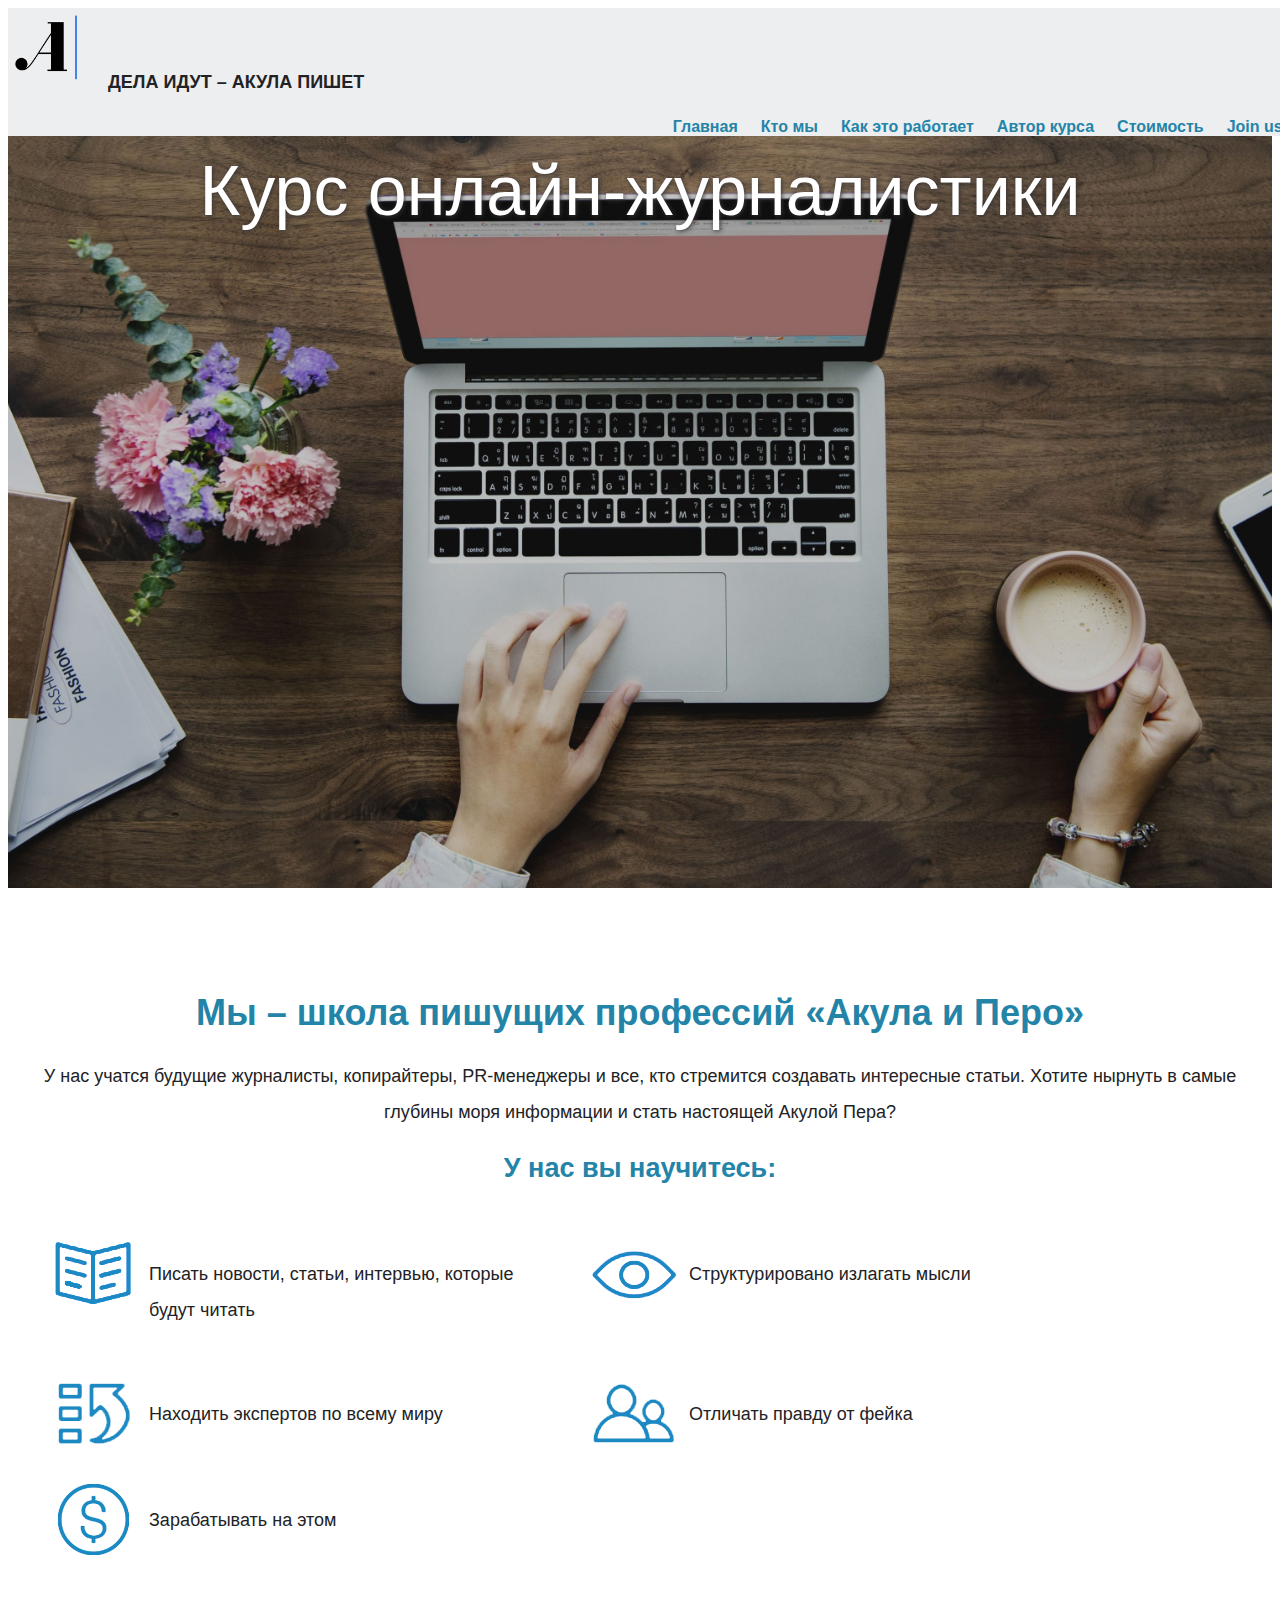
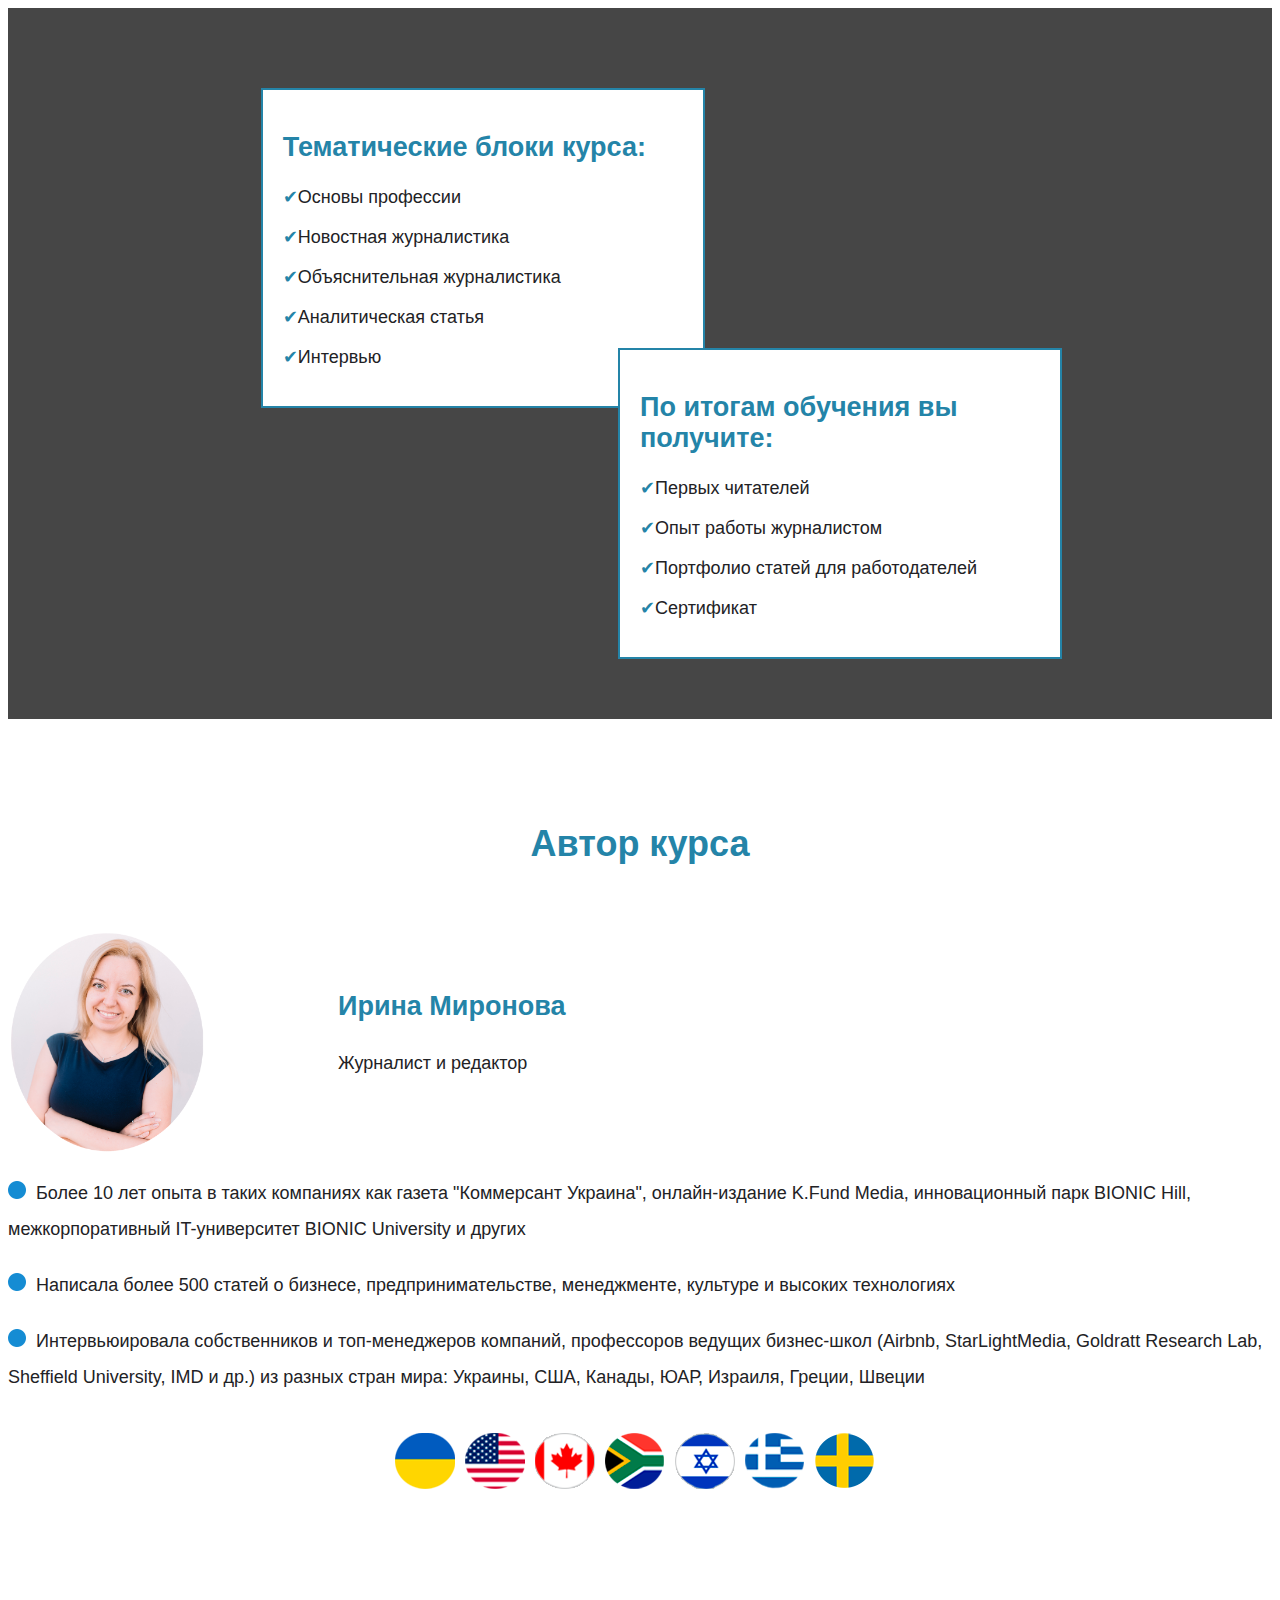
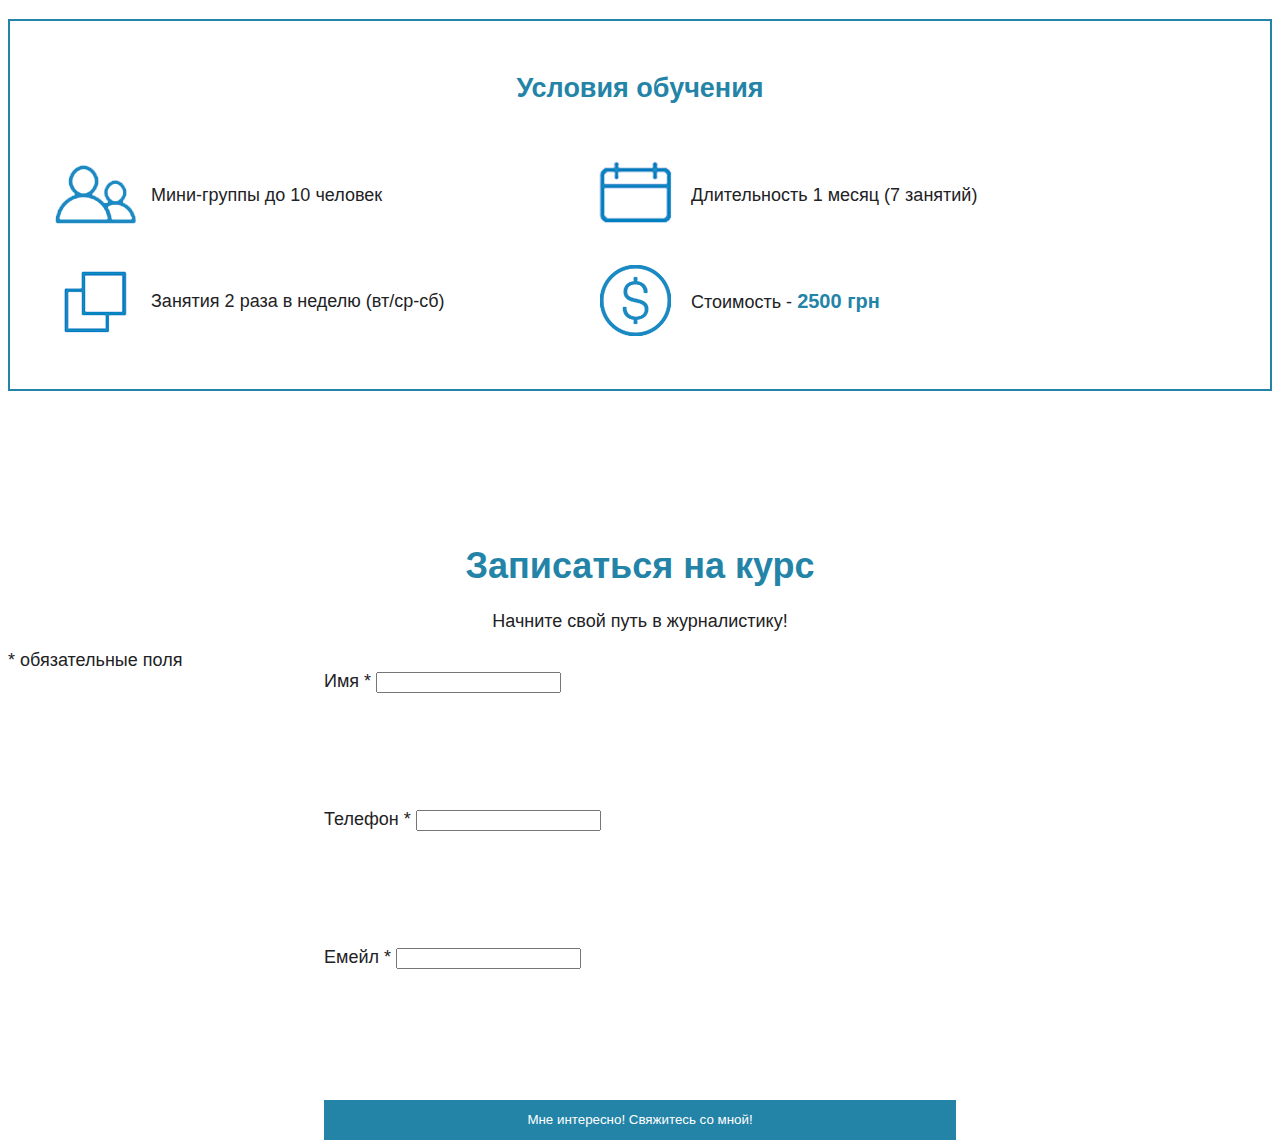
==== index.html @ dcbaa09a "hight section5" ====
<!DOCTYPE html>
<html>
<head>
	<meta charset="UTF-8">
	<title>Akulaipero</title>
	<meta name="viwport" content="width=device-width">
	<link rel="stylesheet" href="https://stackpath.bootstrapcdn.com/bootstrap/4.1.3/css/bootstrap.min.css" integrity="sha384-MCw98/SFnGE8fJT3GXwEOngsV7Zt27NXFoaoApmYm81iuXoPkFOJwJ8ERdknLPMO" crossorigin="anonymous">
	<link href="//cdn-images.mailchimp.com/embedcode/classic-10_7.css" rel="stylesheet" type="text/css">
	<link rel="stylesheet" href="css/main.css">
</head>
<body data-spy="scroll" data-target="nav" data-offset="80">
	<header class="header">
		<div class="container">
			<div class="row no-gutters">
				<div class="col-xl-5 col-lg-4 col-md-8 col-sm-8">
					<a href="" class="header__logo">
						<img src="img/logo.jpg" alt="Akulaipero" height="80">
					</a>
					<span class="header__motto">
						Дела идут – акула пишет
					</span>
				</div>
				<div class="col-md-4 col-sm-4 mobil_nav">
					<span class="mobil_nav__button" onclick="openNav()">&#9776</span>
					<div id="mobNav" class="overlay">
  						<a href="javascript:void(0)" class="closebtn" onclick="closeNav()">&times;
  						</a>					
						<div class="overlay-content">
								<a href="#section1" onclick="closeNav()">Главная</a>
								<a href="#section2" onclick="closeNav()" >Кто мы</a>
								<a href="#section3" onclick="closeNav()" >Как это работает</a>
								<a href="#section41" onclick="closeNav()" >Автор курса</a>
								<a href="#section42" onclick="closeNav()" >Стоимость</a>
								<a href="#section5" onclick="closeNav()" >Join us!</a>
						</div>
					</div>
				</div>
				<div class="col-xl-7 col-lg-8 none">
					<nav class="nav">
						<ul class="nav__menu">
							<li class="nav__menu__item">
							<li class="nav__menu__item">
								<a href="#section1">Главная</a>
							</li>
							<li class="nav__menu__item">
								<a href="#section2">Кто мы</a>
							</li>
							<li class="nav__menu__item">
								<a href="#section3">Как это работает</a>
							</li>
							<li class="nav__menu__item">
								<a href="#section41">Автор курса</a>
							</li>
							<li class="nav__menu__item">
								<a href="#section42">Стоимость</a>
							</li>
							<li class="nav__menu__item">
								<a href="#section5">Join us!</a>
							</li>
						</ul>
					</nav>
				</div>
			</div>
		</div>
	</header>
	<section id="section1">
		<div class="container">
			<p class="main">Курс онлайн-журналистики</p>
		</div>
	</section>
	<section id="section2">
		<div class="container">
			<div class="flexcontainer">
				<div class="box5">
					<h1> Мы – школа пишущих профессий «Акула и Перо» </h1>
					<p> У нас учатся будущие журналисты, копирайтеры, PR-менеджеры и все, кто стремится создавать интересные статьи. Хотите нырнуть в самые глубины моря информации и стать настоящей Акулой Пера?</p>
					<h2> У нас вы научитесь:</h2>
				</div>
				<div class="box">
					<img src="img/icon1.png">
					<p>Писать новости, статьи, интервью, которые будут читать</p>
				</div>
				<div class="box">
					<img src="img/icon2.png">
					<p>Структурировано излагать мысли</p>
				</div>
				<div class="box">
					<img src="img/icon3.png">
					<p>Находить экспертов по всему миру</p>
				</div>
				<div class="box">
					<img src="img/icon4.png">
					<p>Отличать правду от фейка</p>
				</div>
				<div class="box">
					<img src="img/icon5.png">
					<p>Зарабатывать на этом</p>
				</div>
			</div>
		</div>
	</section>

	<section id="section3">
		<div class="container">
			<div class="table1">
				<ul>
					<h2>Тематические блоки курса:</h2>
						<li><p>Основы профессии</p></li>
						<li><p>Новостная журналистика</p></li>
						<li><p>Объяснительная журналистика</p></li>
						<li><p>Аналитическая статья</p></li>
						<li><p>Интервью</p></li>
				</ul>

			</div>

			<div class="table2">
				<ul>
					<h2>По итогам обучения вы получите:</h2>
						<li><p>Первых читателей</p></li>
						<li><p>Опыт работы журналистом</p></li>
						<li><p>Портфолио статей для работодателей</p></li>
						<li><p>Сертификат</p></li>
				</ul>
			</div>
		
		</div>
	</section>

	
	<section id="section41">
		<div class="container">
			<div class="flexcontainer">

					<div class="box5">
						<h1>Автор курса</h1>
					</div>
			
					<div class="box_autor">
						<img id="autor" src="img/autor.png">
					</div>
		
					<div class="box2">
						<h2>Ирина Миронова</h2>
						<p> Журналист и редактор</p>
					</div>

					<div class="box5">
						<ul>
							<li><p class="bullet">Более 10 лет опыта в таких компаниях как газета "Коммерсант Украина", онлайн-издание K.Fund Media, инновационный парк BIONIC Hill, межкорпоративный IT-университет BIONIC University и других</p></li>

							<li><p class="bullet">Написала более 500 статей о бизнесе, предпринимательстве, менеджменте, культуре и высоких технологияx</p></li>

							<li><p class="bullet">Интервьюировала собственников и топ-менеджеров компаний, профессоров ведущих бизнес-школ (Airbnb, StarLightMedia, Goldratt Research Lab, Sheffield University, IMD и др.) из разных стран мира: Украины, США, Канады, ЮАР, Израиля, Греции, Швеции</p></li>
						</ul>

					</div>

					<div class="box_flag">
						<img src="img/1ua.png"><img src="img/2usa.png"><img src="img/3canada.png"><img src="img/4uar.png"><img src="img/5israel.png"><img src="img/6greeсe.png"><img src="img/7sweden.png">
					</div>
			
			</div>
		</div>
	</section>
	

	<section id="section42">
		<div class="container">
			<h2> Условия обучения</h2>
				<div class="flexcontainer">
					<div class="box">
						<img src="img/icon4.png">
						<p>Мини-группы до 10 человек</p>
					</div>

					<div class="box">
						<img src="img/icon6.png">
						<p>Длительность 1 месяц (7 занятий)</p>
					</div>

					<div class="box">
						<img src="img/icon7.png">
						<p>Занятия 2 раза в неделю (вт/cp-сб)</p>
					</div>

					<div class="box">
						<img src="img/icon5.png">
						<p>Стоимость - <span id="price">2500 грн</span></p>
					</div>

				</div>
		</div>
	</section>

	<footer id="section5">
		<div id="mc_embed_signup">
			<form action="https://facebook.us19.list-manage.com/subscribe/post?u=a4d120e9fcac5d6c8dedc6ecd&amp;id=50ac818041" method="post" id="mc-embedded-subscribe-form" name="mc-embedded-subscribe-form" class="validate" target="_blank" novalidate>
				<div id="mc_embed_signup_scroll">
					<h1>Записаться на курс</h1>
					<p>Начните свой путь в журналистику!</p>
					<div class="indicates-required">
						<span class="asterisk">*</span> обязательные поля
					</div>
					<div class="mc-field-group">
						<label for="mce-FNAME">Имя
						  	<span class="asterisk">*</span>
						</label>
						<input type="text" value="" name="FNAME" class="required" id="mce-FNAME">
					</div>
					<div class="mc-field-group">
						<label for="mce-PHONE">Телефон 
							<span class="asterisk">*</span>
						</label>
						<input type="text" name="PHONE" class="required" value="" id="mce-PHONE">
					</div>
					<div class="mc-field-group">
						<label for="mce-EMAIL">Емейл
							<span class="asterisk">*</span>
						</label>
						<input type="email" value="" name="EMAIL" class="required email" id="mce-EMAIL">
					</div>
					<div id="mce-responses" class="clear">
						<div class="response" id="mce-error-response" style="display:none"></div>
						<div class="response" id="mce-success-response" style="display:none"></div>
					</div>    <!-- real people should not fill this in and expect good things - do not remove this or risk form bot signups-->
				    <div style="position: absolute; left: -5000px;" aria-hidden="true"><input type="text" name="b_a4d120e9fcac5d6c8dedc6ecd_50ac818041" tabindex="-1" value="">
				    </div>
				    <div class="clear">
				    	<input type="submit" value="Мне интересно! Свяжитесь со мной!" name="subscribe" id="mc-embedded-subscribe" class="form__button button">
					</div>
				</div>
			</form>
		</div>
	</footer>


<script src="https://code.jquery.com/jquery-3.3.1.slim.min.js" integrity="sha384-q8i/X+965DzO0rT7abK41JStQIAqVgRVzpbzo5smXKp4YfRvH+8abtTE1Pi6jizo" crossorigin="anonymous"></script>
<script src="https://cdnjs.cloudflare.com/ajax/libs/popper.js/1.14.3/umd/popper.min.js" integrity="sha384-ZMP7rVo3mIykV+2+9J3UJ46jBk0WLaUAdn689aCwoqbBJiSnjAK/l8WvCWPIPm49" crossorigin="anonymous"></script>
<script src="https://stackpath.bootstrapcdn.com/bootstrap/4.1.3/js/bootstrap.min.js" integrity="sha384-ChfqqxuZUCnJSK3+MXmPNIyE6ZbWh2IMqE241rYiqJxyMiZ6OW/JmZQ5stwEULTy" crossorigin="anonymous"></script>
<script type='text/javascript' src='//s3.amazonaws.com/downloads.mailchimp.com/js/mc-validate.js'></script>
<script type="text/javascript" src="js/main.js"></script>

</body>
</html>
---- css/main.css ----
body {
  position: relative; 
  font-family: "Roboto", sans-serif;
  font-size: 18px;
  color:#222225;
}
ul, li {
  display: block;
  padding: 0;
  margin: 0;
}
a, a:hover, a:visited, a:focus {
  text-decoration: none;
}
h1, h2 {
  color: #2484a8;
}
h1 {
  /* font-size: 34px; */
  text-align: center;
}
h2 {
  /* font-size: 28px; */
}
.header {
  position: fixed;
  width: 100%;
  background-color: #edeef0;
  z-index: 2;
}
.header__motto {
  text-transform: uppercase;
  font-size: 18px;
  font-weight: bold;
  padding-left: 15px;
}
.nav {
  padding-top: 25px;
  display: flex;
  justify-content: flex-end;
}
.nav__menu {
  display: flex;
}
.nav__menu__item { 
  padding-left: 23px;  
}
.nav__menu__item a{
  display: block;
  font-weight: bold;
  font-size: 16px;
  color: #2484a8;
}
.nav__menu__item a:hover {
  -webkit-transform: scale(1.2);
  -ms-transform: scale(1.2);
  transform: scale(1.2);
}
                              /* MOB MENU*/
.mobil_nav {
  display: none;
  z-index: 3;
}
.mobil_nav__button {
  font-size: 50px;
  font-weight: 900;
  cursor:pointer;
}
.overlay {
  height: 0%;
  width: 100%;
  position: fixed;
  z-index: 3;
  top: 0;
  left: 0;
  background-color: rgba(36,132,168, 1);
  overflow-y: hidden;
  transition: 0.5s;
}
.overlay-content {
  position: relative;
  top: 25%;
  width: 100%;
  text-align: center;
  margin-top: 30px;
}
.overlay a {
  padding: 8px;
  text-decoration: none;
  font-size: 50px;
  color: #fff;
  display: block;
  transition: 0.3s;
}
.overlay a:hover, .overlay a:focus {
  color: #000;
}
.overlay .closebtn {
  position: absolute;
  top: 20px;
  right: 45px;
  font-size: 60px;
}
@media screen and (max-height: 450px) {
  .overlay {overflow-y: auto;}
  .overlay a {font-size: 20px}
  .overlay .closebtn {
    font-size: 40px;
    top: 15px;
    right: 35px;
  }
}                          
                                  /* End of the MOB MENU*/

#section2 {padding-top:80px;}
#section3 {padding-top:80px;}
#section41 {padding-top:80px;}
#section42 {padding-top:80px; padding-bottom: 50px;}
#section5 {padding-top:80px; height:600px;}

#section1 {
  background-image: url("../img/fon.jpg");
	background-size: cover;
	background-repeat: no-repeat; 
	background-attachment: fixed;
	background-position: center center;
  background-color:#464646;
  padding-top:80px; 
  height:800px;
  color: #fff;
}
.main {
  text-align: center;
  margin-top: 5%;
  color: #fff;
  /* font-size: 4rem; */
  font-size: 70px;
  text-shadow: 1px 1px 5px #363434;
}
.flexcontainer {
	display: flex;
	flex-direction: row;
	flex-wrap: wrap;
  max-width: 1400px;
  margin-bottom: 50px;
}
.box, .box2, .box_autor, .box5 {
  height: auto;
}
.box {
  width: 500px;
  margin-top: 30px;
  margin-left: 40px;
  transition:all 0.3s ease;
}
.box2 {
  margin-top: 80px;
  margin-left: 120px;
}
.box_autor {
  margin-top: 30px;
  transition:all 0.3s ease;
}
.box:hover, .box_autor:hover  {
  -webkit-transform: scale(1.1);
  -ms-transform: scale(1.1);
  transform: scale(1.1);
}
.box5 {
  text-align: center;
  width: 100%;
}
.flexcontainer img {
  float: left;
  margin-right: 10px;
}
.flexcontainer p {
  margin-top:20px;  
  line-height: 36px;
}
#section3 {
  background-image: url("../img/screen3.jpg");
  background-size: cover;
  background-repeat: no-repeat;
  background-attachment: fixed;
  width: 100%;
  background-position: center center;
  background-color:#464646;
}

.table1, .table2 {
  margin: 0 auto;
  background-color: #fff;
  width: 400px;
  border: 2px solid #2484a8;
  padding: 20px;
  display: block;
}

.table1{
  margin-left:20%;
}

.table2 {
  position: relative;
  bottom: 60px;
  left: 200px;
  z-index: 1;
}

.table1 ul li p:before, .table2 ul li p:before { 
  content:"\2714"; 
  color: #2484a8;
  display: inline;
}

#autor {
  width: 200px;
  height:auto;
}

.box_flag {
  margin:0 auto;
  margin-top: 20px;
}
.box5 ul {
  text-align: left;
}

.box_flag img {
  transition:all 0.3s ease;
}

.box_flag img:hover  {
  -webkit-transform: scale(1.1);
  -ms-transform: scale(1.1);
  transform: scale(1.1);
}


p.bullet:before { 
  content: url("../img/bullet.png");
  color: #2484a8;
  margin-right: 10px;
  text-align: left;
}

#section42 h2 {
  text-align: center;
}

#section42 .container {
  border: 2px solid #2484a8;
  padding-top: 30px;
}

#price {
  color: #2484a8;
  font-size: 20px;
  font-weight: bold;

}
#section5 {
  background-image: url("../img/footer.jpg");
  background-size: cover;
  background-repeat: no-repeat; 
  background-attachment: fixed;
  background-position: center center;
}

                                  /* Form*/                                  
#mc_embed_signup {
  background: none;
}
#mc_embed_signup .mc-field-group {
  padding-bottom: 3%;
  min-height: 50px;
  width: 50%;
  height: 40px;    
  margin-left: auto;
  margin-right: auto;
  margin-bottom: 50px;
}
#mc_embed_signup_scroll p {
  text-align: center;
}
#mc_embed_signup .indicates-required {
  margin-right: 25%;
}
#mc_embed_signup .button {
  display: block;    
  margin-left: auto;
  margin-right: auto;
  margin-top: 65px;
  margin-bottom: 30px;
  width: 50%;
  background-color: #2484a8;
  color: #fff;
  border: none;
  cursor: pointer;
  height: 40px;
}
                                  /* End of the Form*/

@media only screen and (max-width: 1200px) {
  .header__motto {
    font-size: 16px;
    padding-left: 0;
  }
  .nav__menu__item {
    padding-left: 16px;
  }
}

@media only screen and (max-width: 991px) {
  .none {
    display: none;  
  }
  .mobil_nav {
    display: block;
    text-align: right;    
    padding-right: 0;
  }
  .header__motto {
    font-size: 25px;
  }
  #section1 {
    height:500px;
  }
}

@media only screen and (max-width: 767px) {

/*   #section1 {
  background-image: url("../img/fonmob.jpg");
  height:500px;
  background-attachment: scroll;
  background-size:  auto 100%;
} */

  .table1 {
  margin-left:0;
  }

  .table2 {
    position: inherit;
    display: block;
    margin-top: 30px;
    left: 0px;
  }

  .box {
    margin-left: 10px;
  }

   .box2 {
  margin-top: 10px;
  }

  .box_flag img {
    width: 30px;
    transition: none;
  }

  .box_flag img:hover  {
  -webkit-transform: none;
  -ms-transform: none;
  transform: none;
  }

  #mc_embed_signup .mc-field-group {
    width: 100%;
  }
  #mc_embed_signup .button {
    width: 100%;
  }
}
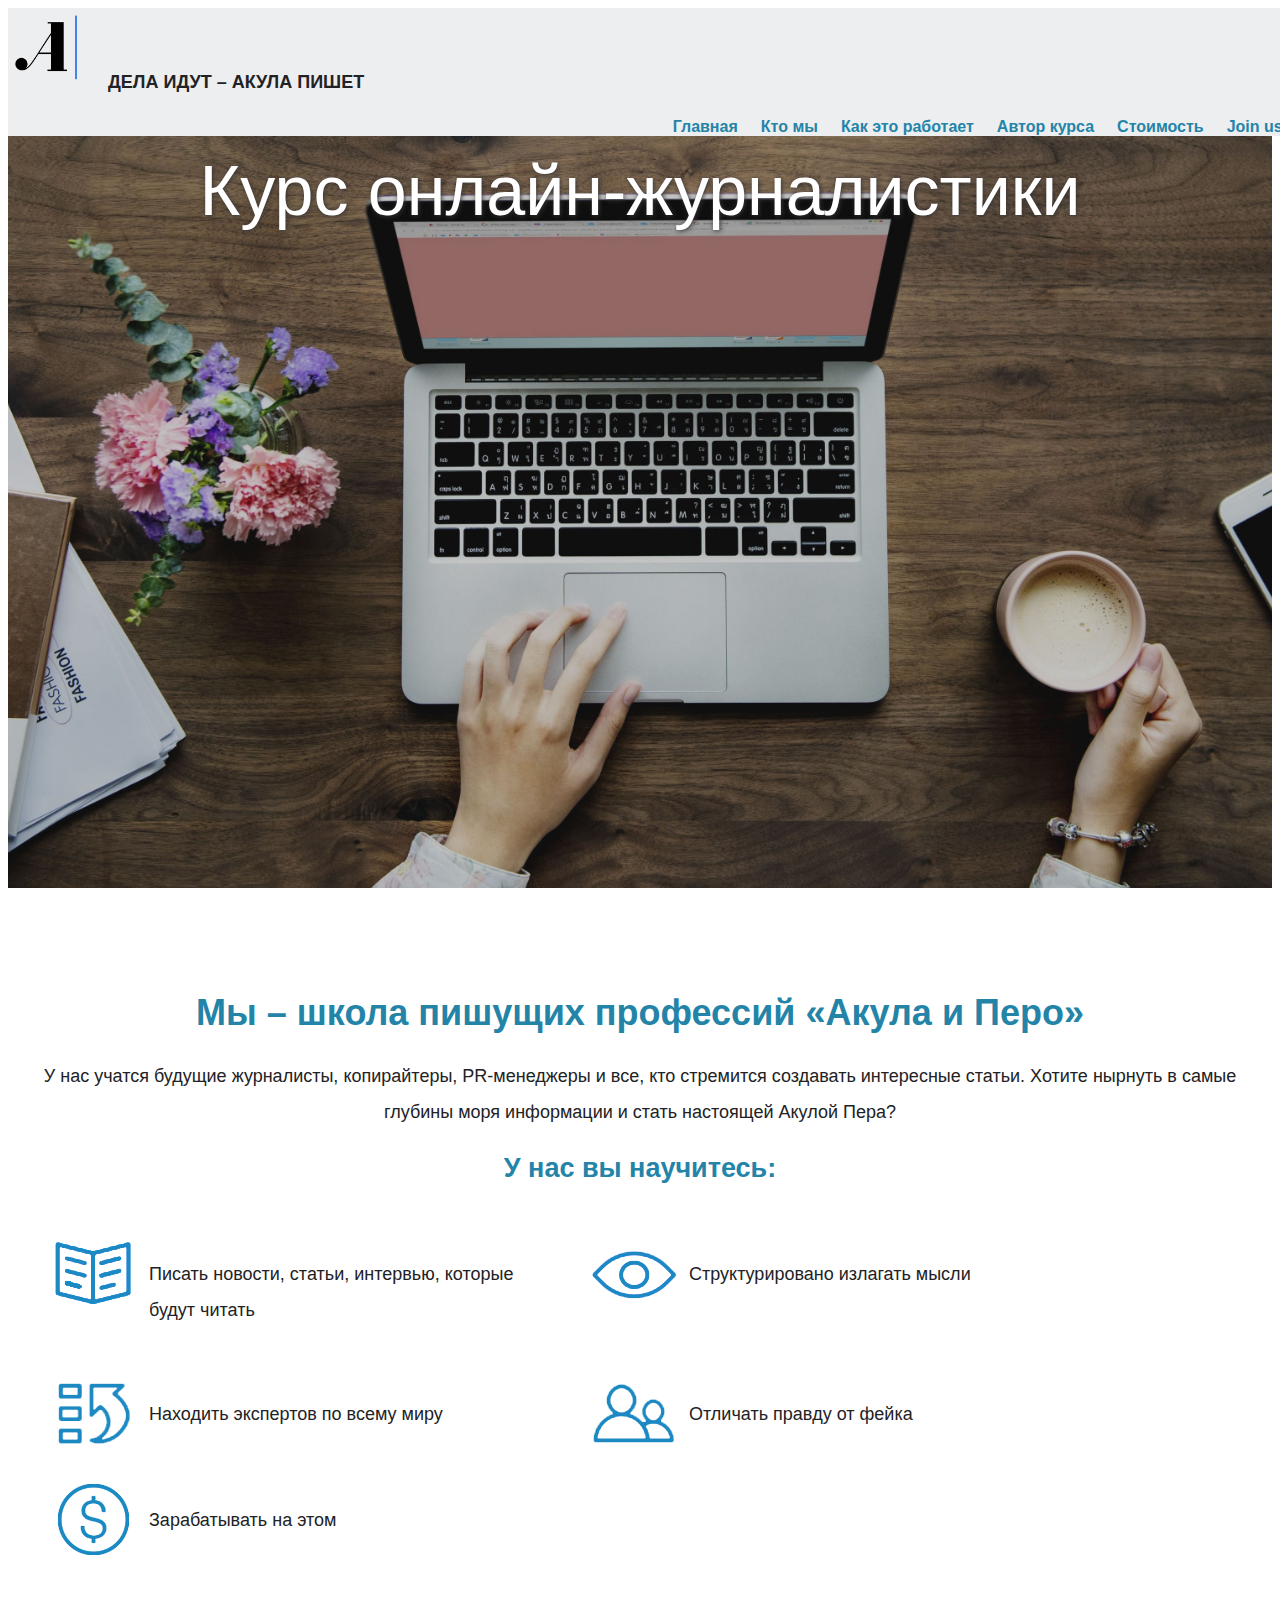
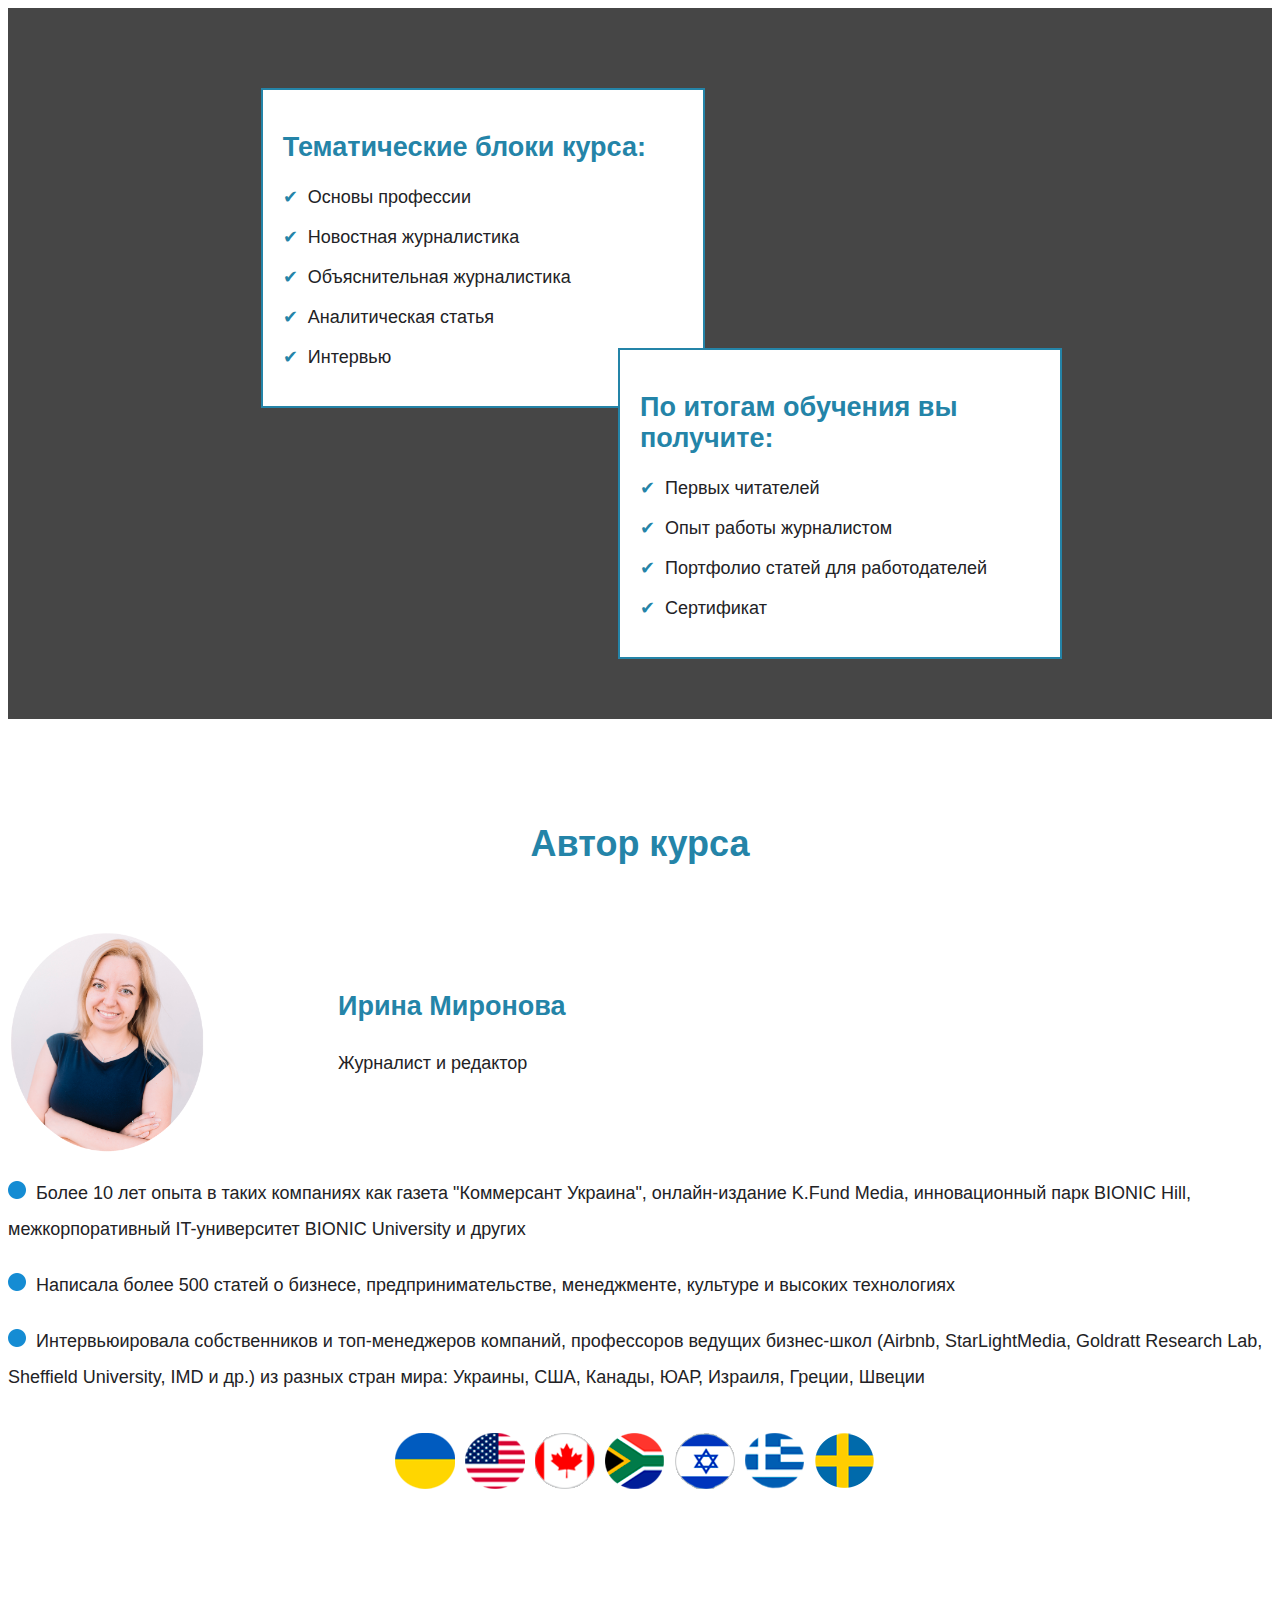
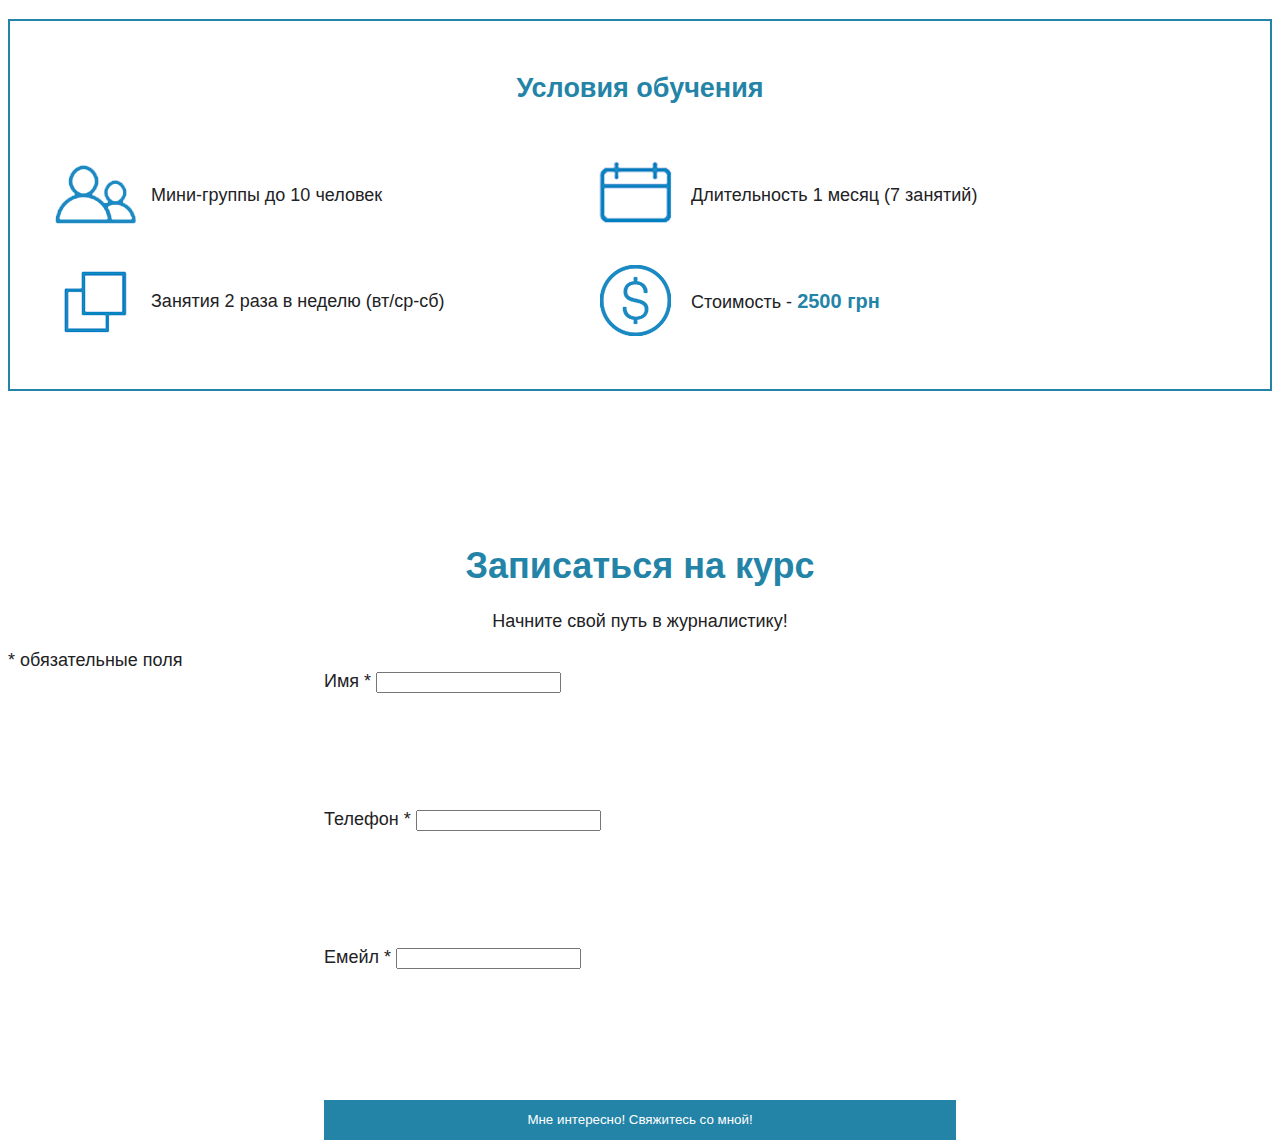
==== commit df3c6511: "mob version section1-4" ====
--- a/index.html
+++ b/index.html
@@ -131,40 +131,41 @@
 	<section id="section41">
 		<div class="container">
 			<div class="flexcontainer">
-
-					<div class="box5">
-						<h1>Автор курса</h1>
-					</div>
-			
-					<div class="box_autor">
-						<img id="autor" src="img/autor.png">
-					</div>
-		
-					<div class="box2">
-						<h2>Ирина Миронова</h2>
-						<p> Журналист и редактор</p>
-					</div>
-
-					<div class="box5">
-						<ul>
-							<li><p class="bullet">Более 10 лет опыта в таких компаниях как газета "Коммерсант Украина", онлайн-издание K.Fund Media, инновационный парк BIONIC Hill, межкорпоративный IT-университет BIONIC University и других</p></li>
-
-							<li><p class="bullet">Написала более 500 статей о бизнесе, предпринимательстве, менеджменте, культуре и высоких технологияx</p></li>
-
-							<li><p class="bullet">Интервьюировала собственников и топ-менеджеров компаний, профессоров ведущих бизнес-школ (Airbnb, StarLightMedia, Goldratt Research Lab, Sheffield University, IMD и др.) из разных стран мира: Украины, США, Канады, ЮАР, Израиля, Греции, Швеции</p></li>
-						</ul>
-
-					</div>
-
-					<div class="box_flag">
-						<img src="img/1ua.png"><img src="img/2usa.png"><img src="img/3canada.png"><img src="img/4uar.png"><img src="img/5israel.png"><img src="img/6greeсe.png"><img src="img/7sweden.png">
-					</div>
-			
-			</div>
-		</div>
-	</section>
-	
-
+				<div class="box5">
+					<h1>Автор курса</h1>
+				</div>
+				<div class="box_autor">
+					<img id="autor" src="img/autor.png">
+				</div>
+				<div class="box2">
+					<h2>Ирина Миронова</h2>
+					<p> Журналист и редактор</p>
+				</div>
+				<div class="box5">
+				<ul>
+					<li>
+						<p class="bullet">Более 10 лет опыта в таких компаниях как газета "Коммерсант Украина", онлайн-издание K.Fund Media, инновационный парк BIONIC Hill, межкорпоративный IT-университет BIONIC University и других</p>
+					</li>
+					<li>
+						<p class="bullet">Написала более 500 статей о бизнесе, предпринимательстве, менеджменте, культуре и высоких технологияx</p>
+					</li>
+					<li>
+						<p class="bullet">Интервьюировала собственников и топ-менеджеров компаний, профессоров ведущих бизнес-школ (Airbnb, StarLightMedia, Goldratt Research Lab, Sheffield University, IMD и др.) из разных стран мира: Украины, США, Канады, ЮАР, Израиля, Греции, Швеции</p>
+					</li>
+				</ul>
+				</div>
+				<div class="box_flag">
+					<img src="img/1ua.png">
+					<img src="img/2usa.png">
+					<img src="img/3canada.png">
+					<img src="img/4uar.png">
+					<img src="img/5israel.png">
+					<img src="img/6greeсe.png">
+					<img src="img/7sweden.png">
+				</div>
+			</div>
+		</div>
+	</section>
 	<section id="section42">
 		<div class="container">
 			<h2> Условия обучения</h2>
@@ -173,26 +174,21 @@
 						<img src="img/icon4.png">
 						<p>Мини-группы до 10 человек</p>
 					</div>
-
 					<div class="box">
 						<img src="img/icon6.png">
 						<p>Длительность 1 месяц (7 занятий)</p>
 					</div>
-
 					<div class="box">
 						<img src="img/icon7.png">
 						<p>Занятия 2 раза в неделю (вт/cp-сб)</p>
 					</div>
-
 					<div class="box">
 						<img src="img/icon5.png">
 						<p>Стоимость - <span id="price">2500 грн</span></p>
 					</div>
-
-				</div>
-		</div>
-	</section>
-
+				</div>
+		</div>
+	</section>
 	<footer id="section5">
 		<div id="mc_embed_signup">
 			<form action="https://facebook.us19.list-manage.com/subscribe/post?u=a4d120e9fcac5d6c8dedc6ecd&amp;id=50ac818041" method="post" id="mc-embedded-subscribe-form" name="mc-embedded-subscribe-form" class="validate" target="_blank" novalidate>
--- a/css/main.css
+++ b/css/main.css
@@ -133,7 +133,6 @@
   text-align: center;
   margin-top: 5%;
   color: #fff;
-  /* font-size: 4rem; */
   font-size: 70px;
   text-shadow: 1px 1px 5px #363434;
 }
@@ -212,6 +211,7 @@
   content:"\2714"; 
   color: #2484a8;
   display: inline;
+  padding-right: 10px;
 }
 
 #autor {
@@ -312,7 +312,7 @@
   }
 }
 
-@media only screen and (max-width: 991px) {
+@media only screen and (max-device-width: 991px) {
   .none {
     display: none;  
   }
@@ -324,55 +324,56 @@
   .header__motto {
     font-size: 25px;
   }
+  .flexcontainer p, #section3 p {
+    font-size: 20px;
+  }
   #section1 {
     height:500px;
   }
-}
-
-@media only screen and (max-width: 767px) {
-
-/*   #section1 {
-  background-image: url("../img/fonmob.jpg");
-  height:500px;
-  background-attachment: scroll;
-  background-size:  auto 100%;
-} */
-
+
+}
+
+@media only screen and (min-device-width : 300px) and (max-device-width : 768px) {
+
+  #section1 {
+    background-attachment: scroll;
+  }
   .table1 {
   margin-left:0;
   }
-
   .table2 {
     position: inherit;
     display: block;
     margin-top: 30px;
     left: 0px;
   }
-
+  .table1, .table2 {
+    width: 100%;
+  }
+  .table1 h2, .table2 h2 {
+    text-align: center;
+  }
+  #section3 {
+    padding-bottom: 50px;
+  }
   .box {
     margin-left: 10px;
   }
-
-   .box2 {
-  margin-top: 10px;
-  }
-
-  .box_flag img {
-    width: 30px;
-    transition: none;
-  }
-
-  .box_flag img:hover  {
-  -webkit-transform: none;
-  -ms-transform: none;
-  transform: none;
-  }
-
+  .box2 {
+    margin-left: 90px;
+  }
+  .flexcontainer p, #section3 p {
+    font-size: 30px;
+    line-height: 60px;
+  }
+  #price {
+    font-size: 30px;
+  }
   #mc_embed_signup .mc-field-group {
     width: 100%;
   }
   #mc_embed_signup .button {
     width: 100%;
   }
-}
-
+
+}
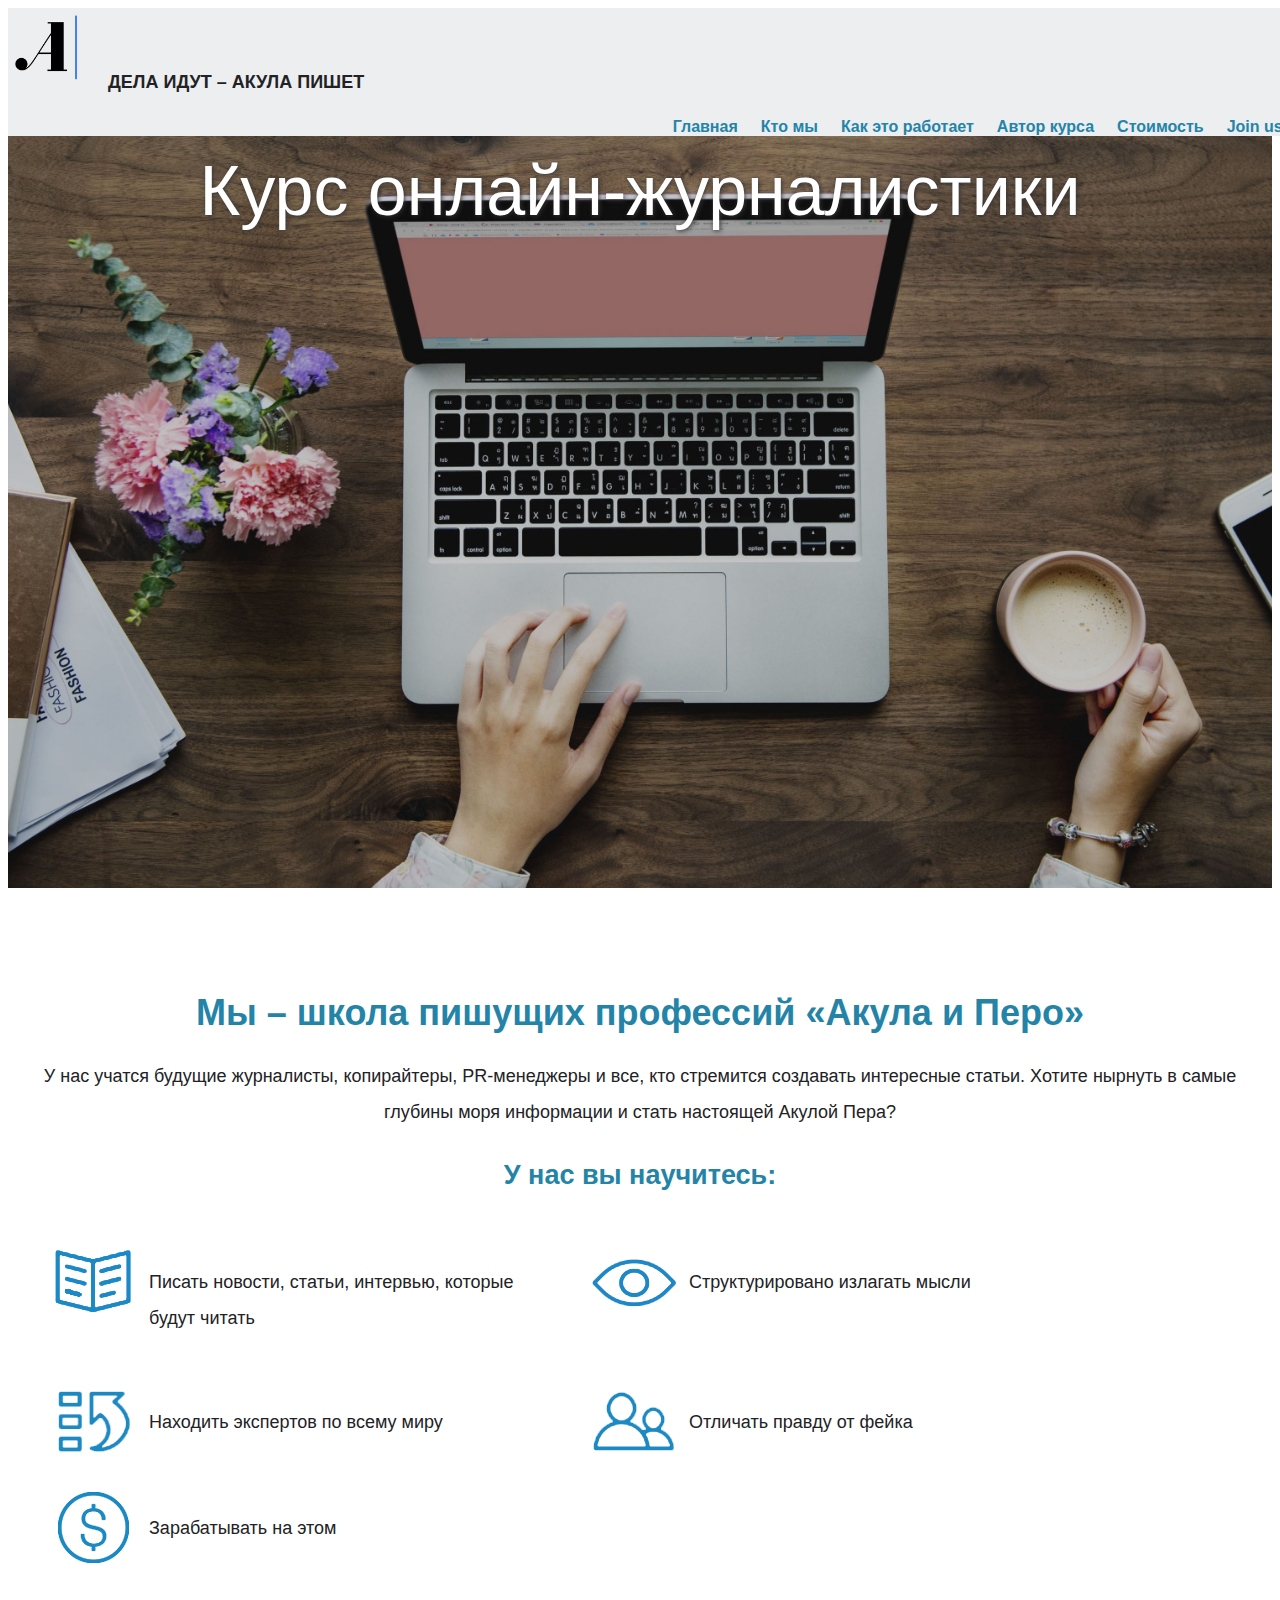
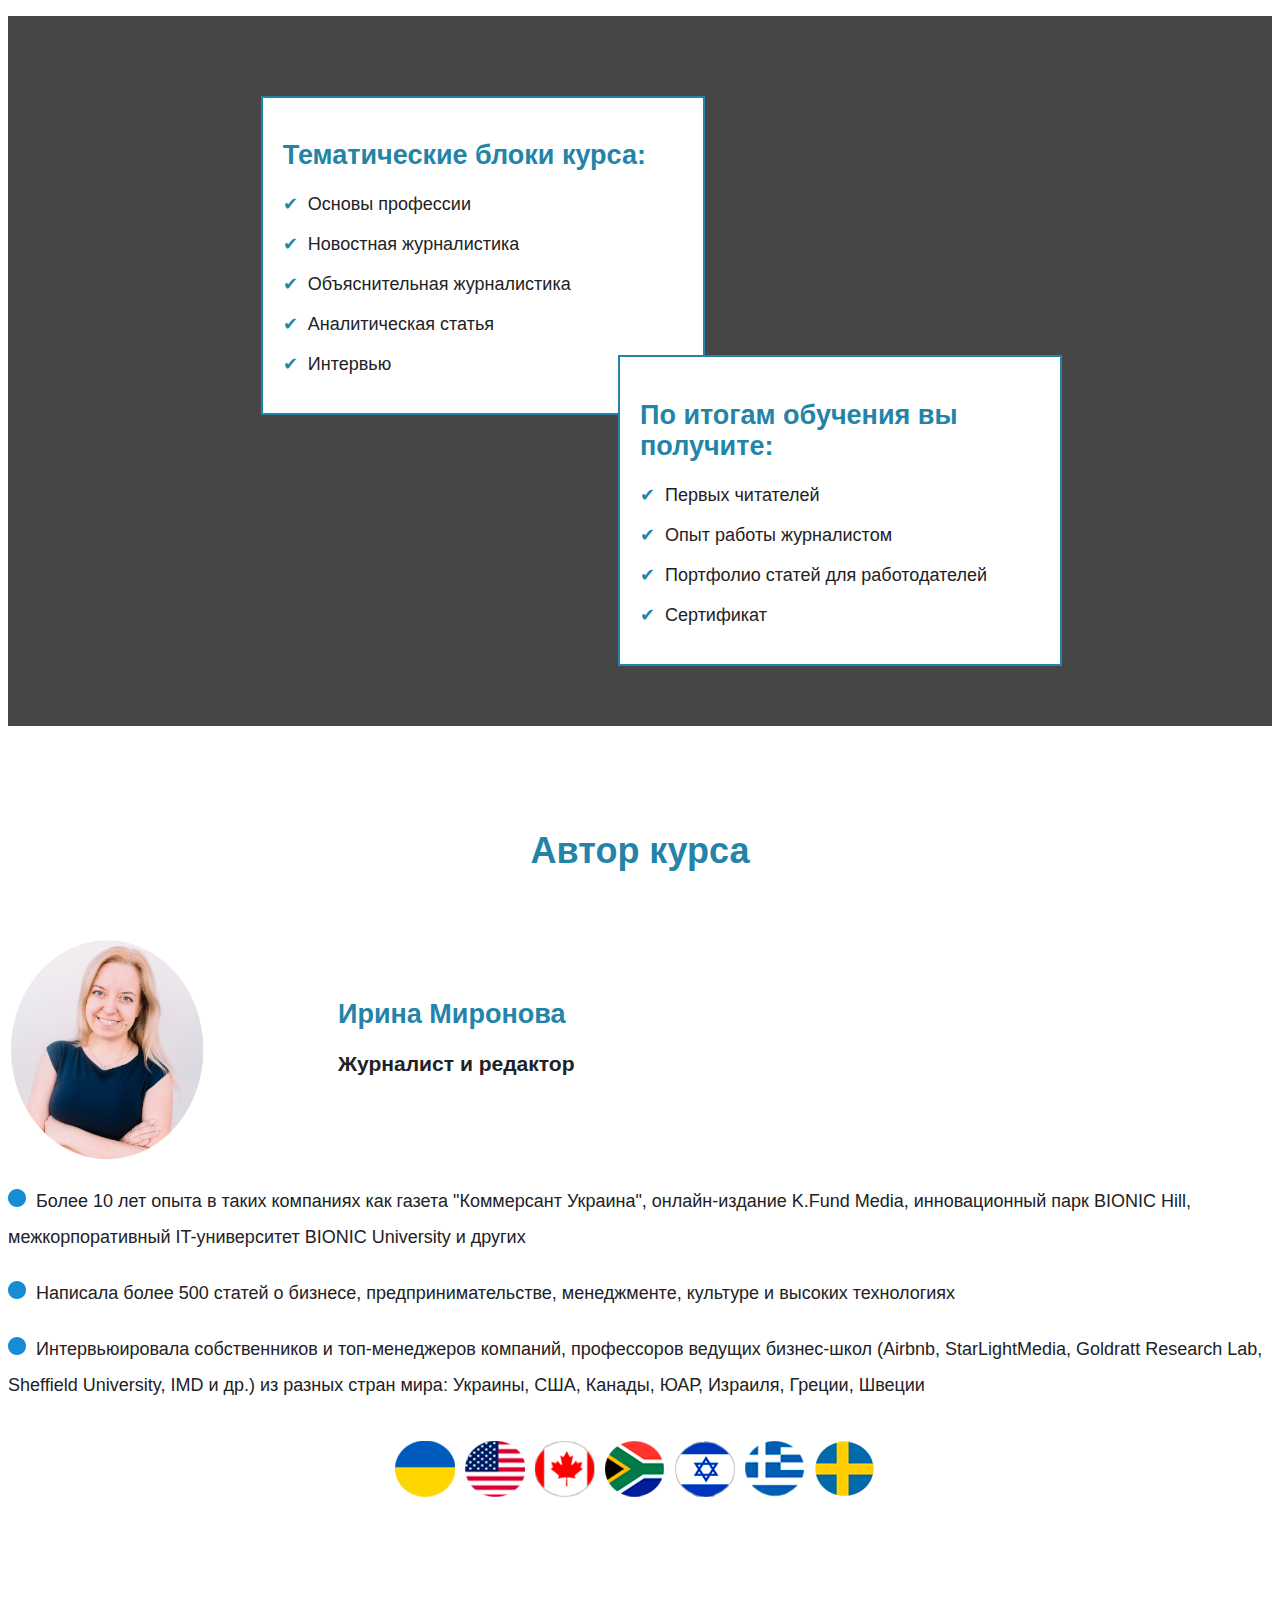
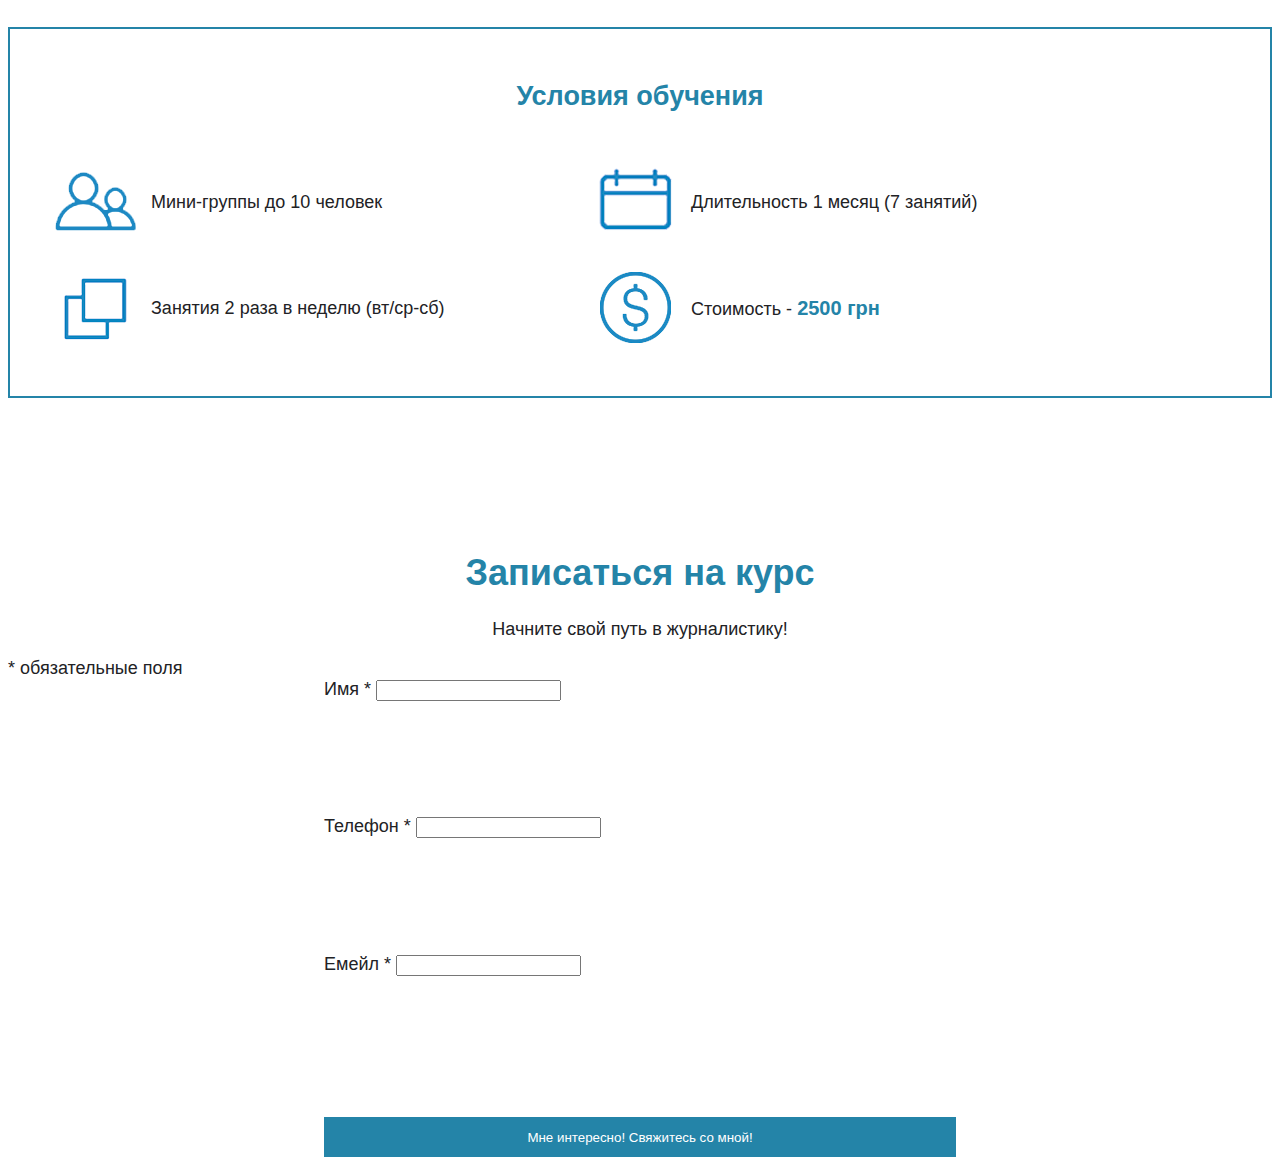
==== commit 9966b0cc: "mob form" ====
--- a/index.html
+++ b/index.html
@@ -139,7 +139,7 @@
 				</div>
 				<div class="box2">
 					<h2>Ирина Миронова</h2>
-					<p> Журналист и редактор</p>
+					<h3> Журналист и редактор</h3>
 				</div>
 				<div class="box5">
 				<ul>
--- a/css/main.css
+++ b/css/main.css
@@ -116,7 +116,7 @@
 #section3 {padding-top:80px;}
 #section41 {padding-top:80px;}
 #section42 {padding-top:80px; padding-bottom: 50px;}
-#section5 {padding-top:80px; height:600px;}
+#section5 {padding-top:80px; height:610px;}
 
 #section1 {
   background-image: url("../img/fon.jpg");
@@ -169,6 +169,9 @@
   text-align: center;
   width: 100%;
 }
+.box5 h2 {
+  margin-top: 30px;
+}
 .flexcontainer img {
   float: left;
   margin-right: 10px;
@@ -186,7 +189,6 @@
   background-position: center center;
   background-color:#464646;
 }
-
 .table1, .table2 {
   margin: 0 auto;
   background-color: #fff;
@@ -195,30 +197,25 @@
   padding: 20px;
   display: block;
 }
-
 .table1{
   margin-left:20%;
 }
-
 .table2 {
   position: relative;
   bottom: 60px;
   left: 200px;
   z-index: 1;
 }
-
 .table1 ul li p:before, .table2 ul li p:before { 
   content:"\2714"; 
   color: #2484a8;
   display: inline;
   padding-right: 10px;
 }
-
 #autor {
   width: 200px;
   height:auto;
 }
-
 .box_flag {
   margin:0 auto;
   margin-top: 20px;
@@ -226,39 +223,31 @@
 .box5 ul {
   text-align: left;
 }
-
 .box_flag img {
   transition:all 0.3s ease;
 }
-
 .box_flag img:hover  {
   -webkit-transform: scale(1.1);
   -ms-transform: scale(1.1);
   transform: scale(1.1);
 }
-
-
 p.bullet:before { 
   content: url("../img/bullet.png");
   color: #2484a8;
   margin-right: 10px;
   text-align: left;
 }
-
 #section42 h2 {
   text-align: center;
 }
-
 #section42 .container {
   border: 2px solid #2484a8;
   padding-top: 30px;
 }
-
 #price {
   color: #2484a8;
   font-size: 20px;
   font-weight: bold;
-
 }
 #section5 {
   background-image: url("../img/footer.jpg");
@@ -267,7 +256,6 @@
   background-attachment: fixed;
   background-position: center center;
 }
-
                                   /* Form*/                                  
 #mc_embed_signup {
   background: none;
@@ -291,7 +279,7 @@
   display: block;    
   margin-left: auto;
   margin-right: auto;
-  margin-top: 65px;
+  margin-top: 75px;
   margin-bottom: 30px;
   width: 50%;
   background-color: #2484a8;
@@ -300,6 +288,9 @@
   cursor: pointer;
   height: 40px;
 }
+#mc_embed_signup #mc-embedded-subscribe-form div.mce_inline_error {
+  margin: 2px 0 1em 150px;
+}
                                   /* End of the Form*/
 
 @media only screen and (max-width: 1200px) {
@@ -311,7 +302,6 @@
     padding-left: 16px;
   }
 }
-
 @media only screen and (max-device-width: 991px) {
   .none {
     display: none;  
@@ -330,12 +320,9 @@
   #section1 {
     height:500px;
   }
-
-}
-
+}
 @media only screen and (min-device-width : 300px) and (max-device-width : 768px) {
-
-  #section1 {
+  #section1, #section3, #section5 {
     background-attachment: scroll;
   }
   .table1 {
@@ -366,14 +353,27 @@
     font-size: 30px;
     line-height: 60px;
   }
-  #price {
+  #price, #section5 {
     font-size: 30px;
   }
+  #section5 {
+    height: 830px;
+  }
+  #mc_embed_signup .indicates-required {
+    font-size: 25px;
+    margin-right: 10%;
+  }
   #mc_embed_signup .mc-field-group {
-    width: 100%;
+    width: 80%;
+    margin-bottom: 85px;
+  }
+  #mc_embed_signup .mc-field-group label {
+    margin-bottom: 10px;
   }
   #mc_embed_signup .button {
-    width: 100%;
-  }
-
-}
+    width: 80%;
+    font-size: 30px;
+    height: 65px;
+    margin-top: 140px;
+  }
+}
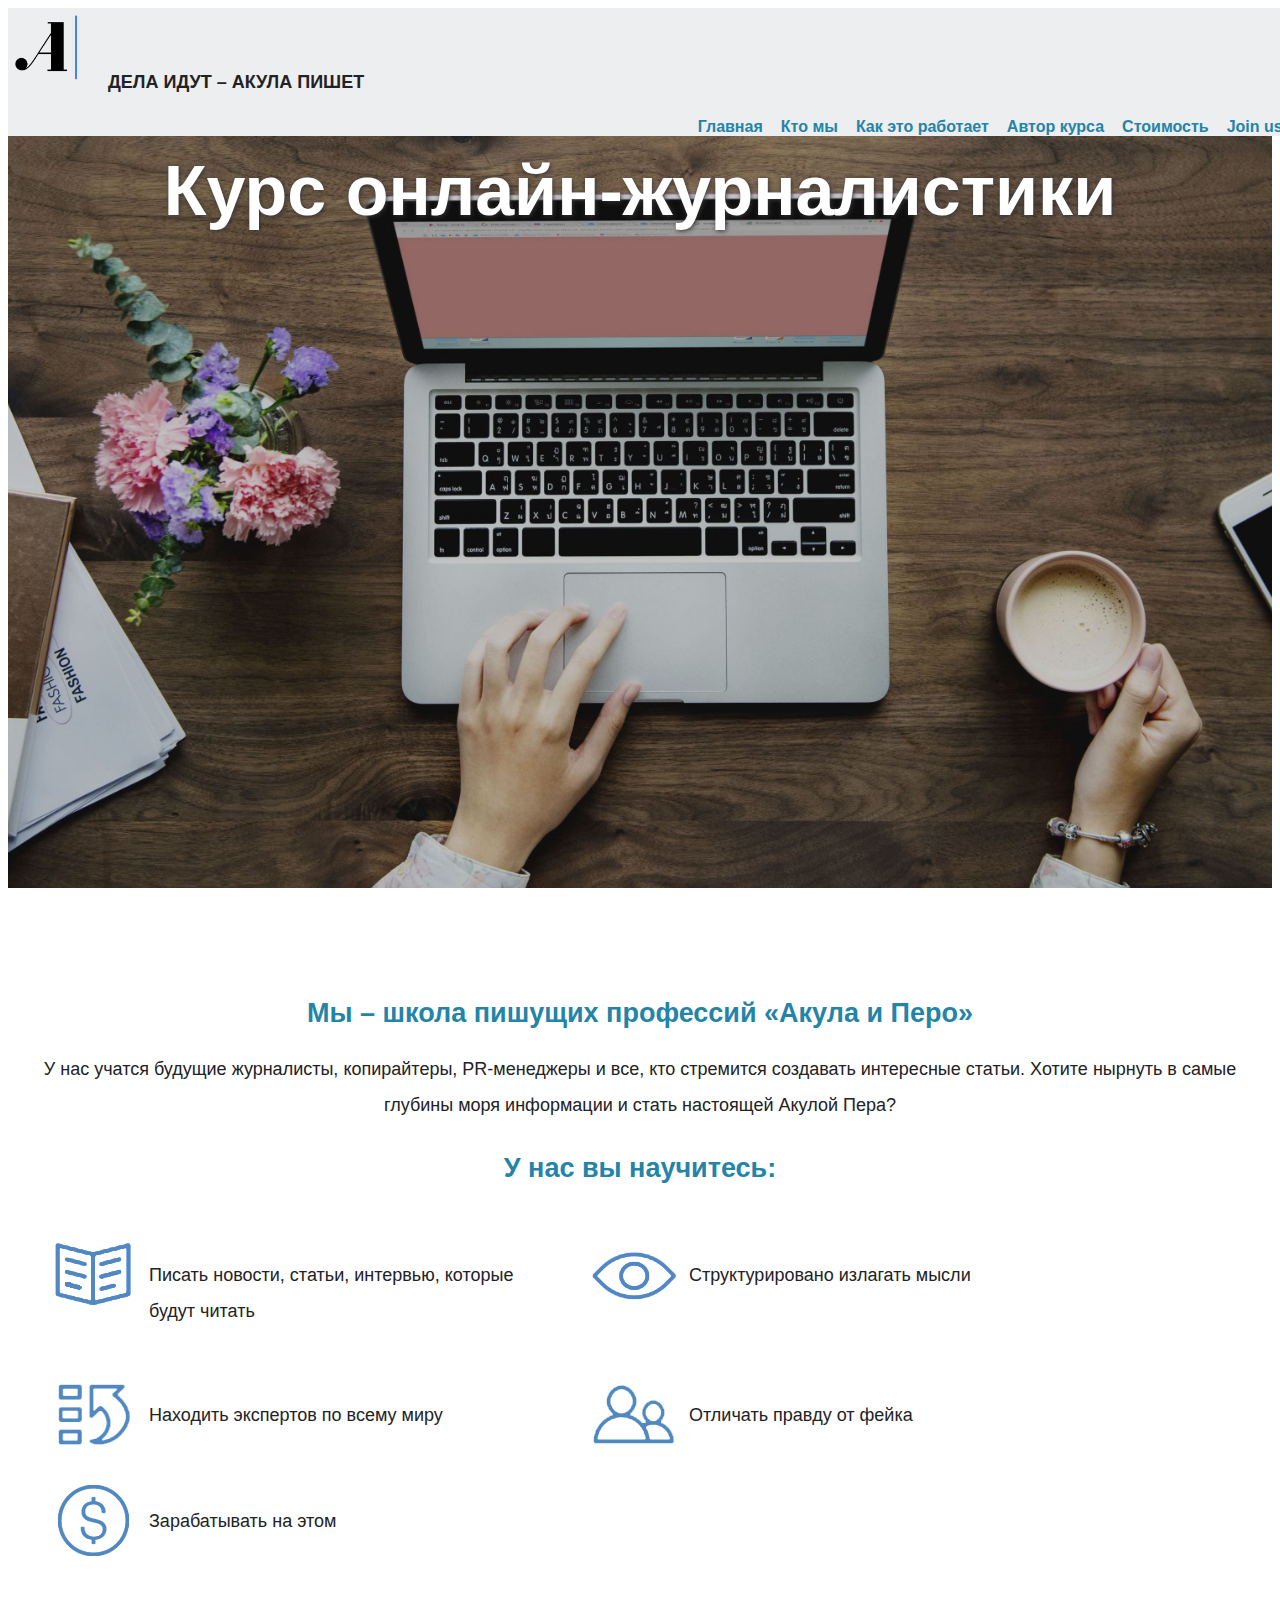
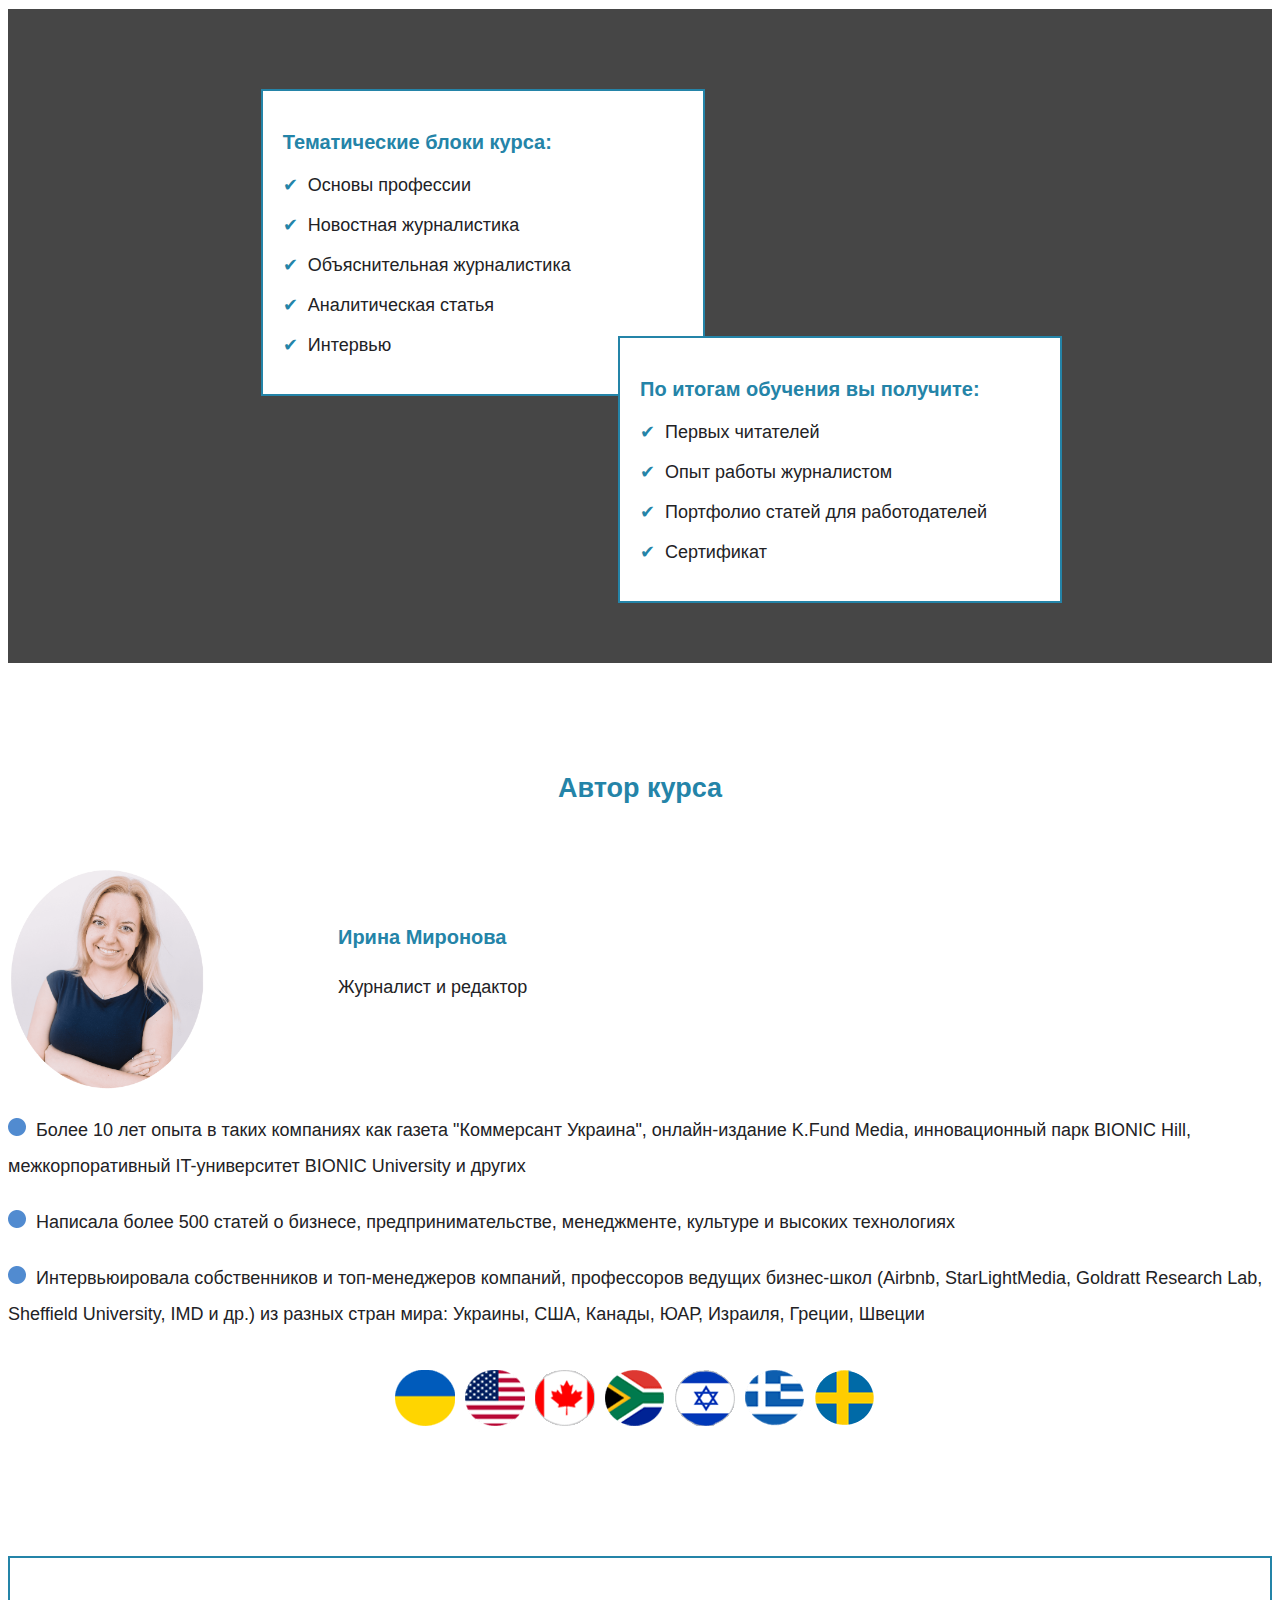
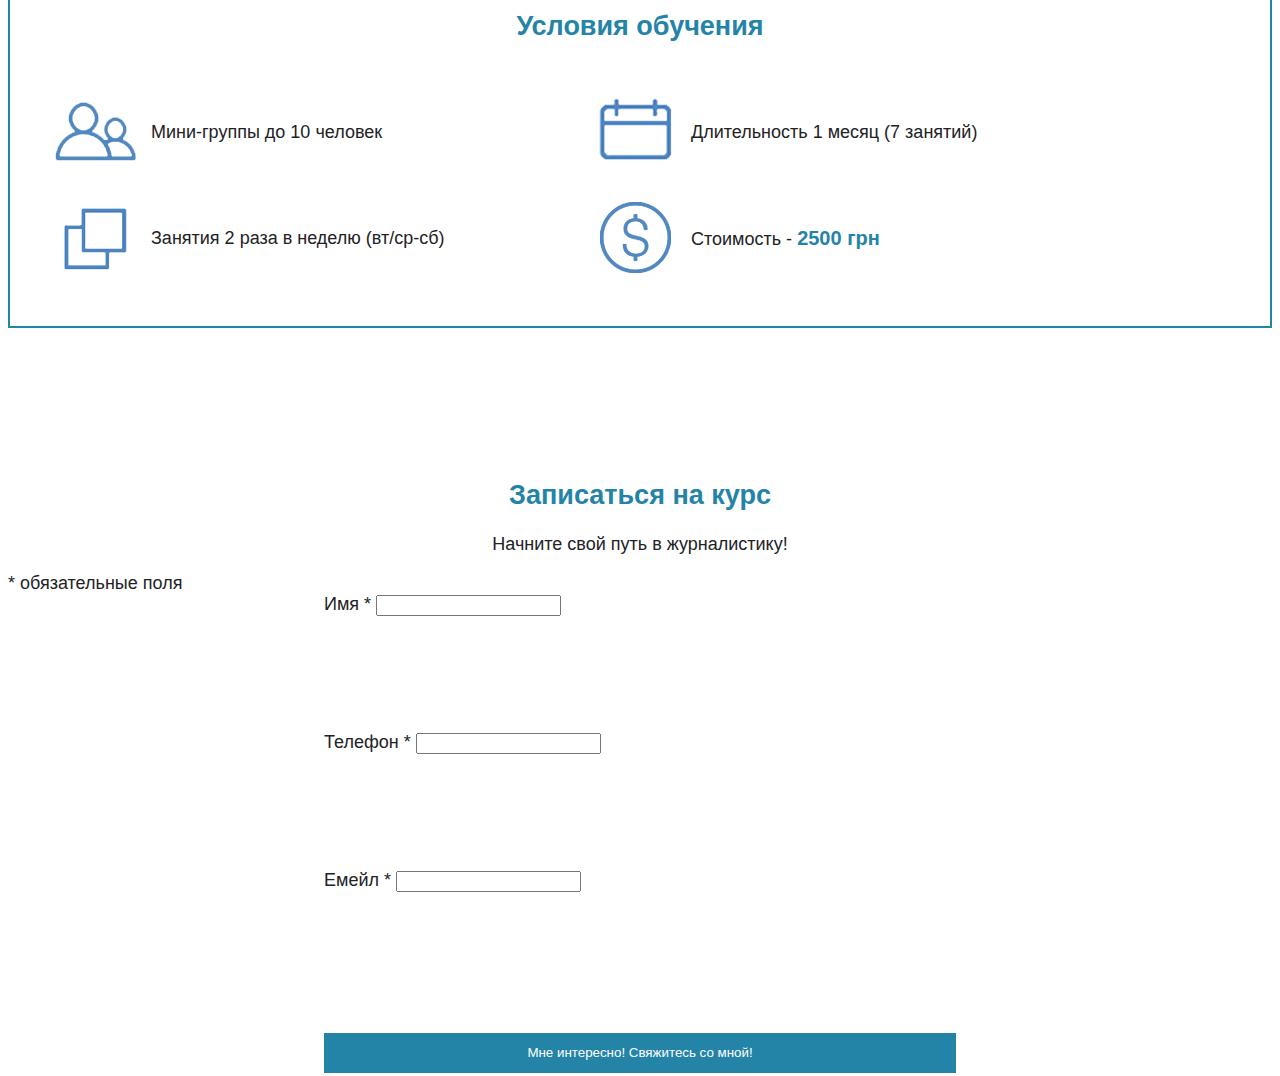
==== commit 7ac0484e: "Olga" ====
--- a/index.html
+++ b/index.html
@@ -2,8 +2,11 @@
 <html>
 <head>
 	<meta charset="UTF-8">
-	<title>Akulaipero</title>
+	<title>Курс журналистики Акула и Перо</title>
+	<meta name="description" content="Курс онлайн-журналистики для тех, кто хочет научиться писать статьи">
+	<meta name="keywords" content="журналистика, тексты, статьи, курс, онлайн-обучение, копирайтинг, рерайт, уникальность, PR, интервью, новости, портфолио, коммуникация">
 	<meta name="viwport" content="width=device-width">
+	 <link rel="shortcut icon" href="img/favicon.ico" type="image/ico">
 	<link rel="stylesheet" href="https://stackpath.bootstrapcdn.com/bootstrap/4.1.3/css/bootstrap.min.css" integrity="sha384-MCw98/SFnGE8fJT3GXwEOngsV7Zt27NXFoaoApmYm81iuXoPkFOJwJ8ERdknLPMO" crossorigin="anonymous">
 	<link href="//cdn-images.mailchimp.com/embedcode/classic-10_7.css" rel="stylesheet" type="text/css">
 	<link rel="stylesheet" href="css/main.css">
@@ -65,35 +68,35 @@
 	</header>
 	<section id="section1">
 		<div class="container">
-			<p class="main">Курс онлайн-журналистики</p>
+			<h1 class="main">Курс онлайн-журналистики</h1>
 		</div>
 	</section>
 	<section id="section2">
 		<div class="container">
 			<div class="flexcontainer">
 				<div class="box5">
-					<h1> Мы – школа пишущих профессий «Акула и Перо» </h1>
+					<h2> Мы – школа пишущих профессий «Акула и Перо» </h2>
 					<p> У нас учатся будущие журналисты, копирайтеры, PR-менеджеры и все, кто стремится создавать интересные статьи. Хотите нырнуть в самые глубины моря информации и стать настоящей Акулой Пера?</p>
 					<h2> У нас вы научитесь:</h2>
 				</div>
 				<div class="box">
-					<img src="img/icon1.png">
+					<img src="img/icon1.png" alt="Писать новости" >
 					<p>Писать новости, статьи, интервью, которые будут читать</p>
 				</div>
 				<div class="box">
-					<img src="img/icon2.png">
+					<img src="img/icon2.png" alt="Структура текста">
 					<p>Структурировано излагать мысли</p>
 				</div>
 				<div class="box">
-					<img src="img/icon3.png">
+					<img src="img/icon3.png" alt="Коммуникация">
 					<p>Находить экспертов по всему миру</p>
 				</div>
 				<div class="box">
-					<img src="img/icon4.png">
+					<img src="img/icon4.png" alt="Отличить фейк">
 					<p>Отличать правду от фейка</p>
 				</div>
 				<div class="box">
-					<img src="img/icon5.png">
+					<img src="img/icon5.png" alt="Зарабатывать">
 					<p>Зарабатывать на этом</p>
 				</div>
 			</div>
@@ -104,7 +107,7 @@
 		<div class="container">
 			<div class="table1">
 				<ul>
-					<h2>Тематические блоки курса:</h2>
+					<h3 id="price">Тематические блоки курса:</h3>
 						<li><p>Основы профессии</p></li>
 						<li><p>Новостная журналистика</p></li>
 						<li><p>Объяснительная журналистика</p></li>
@@ -116,7 +119,7 @@
 
 			<div class="table2">
 				<ul>
-					<h2>По итогам обучения вы получите:</h2>
+					<h3 id="price">По итогам обучения вы получите:</h3>
 						<li><p>Первых читателей</p></li>
 						<li><p>Опыт работы журналистом</p></li>
 						<li><p>Портфолио статей для работодателей</p></li>
@@ -132,14 +135,14 @@
 		<div class="container">
 			<div class="flexcontainer">
 				<div class="box5">
-					<h1>Автор курса</h1>
+					<h2>Автор курса</h2>
 				</div>
 				<div class="box_autor">
-					<img id="autor" src="img/autor.png">
+					<img id="autor" src="img/autor.png"  alt="Ирина Миронова">
 				</div>
 				<div class="box2">
-					<h2>Ирина Миронова</h2>
-					<h3> Журналист и редактор</h3>
+					<h3 id="price">Ирина Миронова</h3>
+					<p> Журналист и редактор</p>
 				</div>
 				<div class="box5">
 				<ul>
@@ -155,13 +158,13 @@
 				</ul>
 				</div>
 				<div class="box_flag">
-					<img src="img/1ua.png">
-					<img src="img/2usa.png">
-					<img src="img/3canada.png">
-					<img src="img/4uar.png">
-					<img src="img/5israel.png">
-					<img src="img/6greeсe.png">
-					<img src="img/7sweden.png">
+					<img src="img/1ua.png"  alt="Украина">
+					<img src="img/2usa.png"  alt="США">
+					<img src="img/3canada.png"  alt="Канада">
+					<img src="img/4uar.png" alt="ЮАР">
+					<img src="img/5israel.png" alt="Израиль">
+					<img src="img/6greeсe.png" alt="Греция">
+					<img src="img/7sweden.png" alt="Швеция">
 				</div>
 			</div>
 		</div>
@@ -171,20 +174,20 @@
 			<h2> Условия обучения</h2>
 				<div class="flexcontainer">
 					<div class="box">
-						<img src="img/icon4.png">
+						<img src="img/icon4.png" alt="Мини-группы">
 						<p>Мини-группы до 10 человек</p>
 					</div>
 					<div class="box">
-						<img src="img/icon6.png">
-						<p>Длительность 1 месяц (7 занятий)</p>
-					</div>
-					<div class="box">
-						<img src="img/icon7.png">
+						<img src="img/icon6.png" alt="Курс 1 месяц">
+						<p>Длительность 1 месяц (7&nbsp;занятий)</p>
+					</div>
+					<div class="box">
+						<img src="img/icon7.png" alt="Занятия 2 раза в неделю">
 						<p>Занятия 2 раза в неделю (вт/cp-сб)</p>
 					</div>
 					<div class="box">
-						<img src="img/icon5.png">
-						<p>Стоимость - <span id="price">2500 грн</span></p>
+						<img src="img/icon5.png" alt="Стоимость">
+						<p>Стоимость - <span id="price"><b>2500 грн</b></span></p>
 					</div>
 				</div>
 		</div>
@@ -193,7 +196,7 @@
 		<div id="mc_embed_signup">
 			<form action="https://facebook.us19.list-manage.com/subscribe/post?u=a4d120e9fcac5d6c8dedc6ecd&amp;id=50ac818041" method="post" id="mc-embedded-subscribe-form" name="mc-embedded-subscribe-form" class="validate" target="_blank" novalidate>
 				<div id="mc_embed_signup_scroll">
-					<h1>Записаться на курс</h1>
+					<h2>Записаться на курс</h2>
 					<p>Начните свой путь в журналистику!</p>
 					<div class="indicates-required">
 						<span class="asterisk">*</span> обязательные поля
--- a/css/main.css
+++ b/css/main.css
@@ -12,7 +12,7 @@
 a, a:hover, a:visited, a:focus {
   text-decoration: none;
 }
-h1, h2 {
+ h2 {
   color: #2484a8;
 }
 h1 {
@@ -21,6 +21,7 @@
 }
 h2 {
   /* font-size: 28px; */
+  text-align: center;
 }
 .header {
   position: fixed;
@@ -101,6 +102,11 @@
   right: 45px;
   font-size: 60px;
 }
+
+  #section3 h3 {
+	margin-bottom: 20px;
+   }
+   
 @media screen and (max-height: 450px) {
   .overlay {overflow-y: auto;}
   .overlay a {font-size: 20px}
@@ -240,6 +246,10 @@
 #section42 h2 {
   text-align: center;
 }
+
+#mc_embed_signup h2 {
+  text-align: center;
+}
 #section42 .container {
   border: 2px solid #2484a8;
   padding-top: 30px;
@@ -247,7 +257,6 @@
 #price {
   color: #2484a8;
   font-size: 20px;
-  font-weight: bold;
 }
 #section5 {
   background-image: url("../img/footer.jpg");
@@ -290,12 +299,18 @@
 }
 #mc_embed_signup #mc-embedded-subscribe-form div.mce_inline_error {
   margin: 2px 0 1em 150px;
+  
 }
                                   /* End of the Form*/
-
+@media only screen and (min-width: 1200px) {
+	.nav__menu__item {
+    padding-left: 18px;
+}
+				  
+}						  
 @media only screen and (max-width: 1200px) {
   .header__motto {
-    font-size: 16px;
+    font-size: 14px;
     padding-left: 0;
   }
   .nav__menu__item {
@@ -312,11 +327,12 @@
     padding-right: 0;
   }
   .header__motto {
-    font-size: 25px;
+    font-size: 26px;
   }
   .flexcontainer p, #section3 p {
     font-size: 20px;
   }
+  
   #section1 {
     height:500px;
   }
@@ -325,6 +341,7 @@
   #section1, #section3, #section5 {
     background-attachment: scroll;
   }
+  
   .table1 {
   margin-left:0;
   }
@@ -347,14 +364,25 @@
     margin-left: 10px;
   }
   .box2 {
-    margin-left: 90px;
+    margin-left: 60px;
+	margin-top: 100px;
   }
   .flexcontainer p, #section3 p {
-    font-size: 30px;
+    font-size: 36px;
     line-height: 60px;
   }
+  
+   h2 {
+	font-size: 40px;
+   }
+
+  #section3 h3 {
+	margin-bottom: 20px;
+	font-size: 38px;
+   }
+ 
   #price, #section5 {
-    font-size: 30px;
+    font-size: 38px;
   }
   #section5 {
     height: 830px;
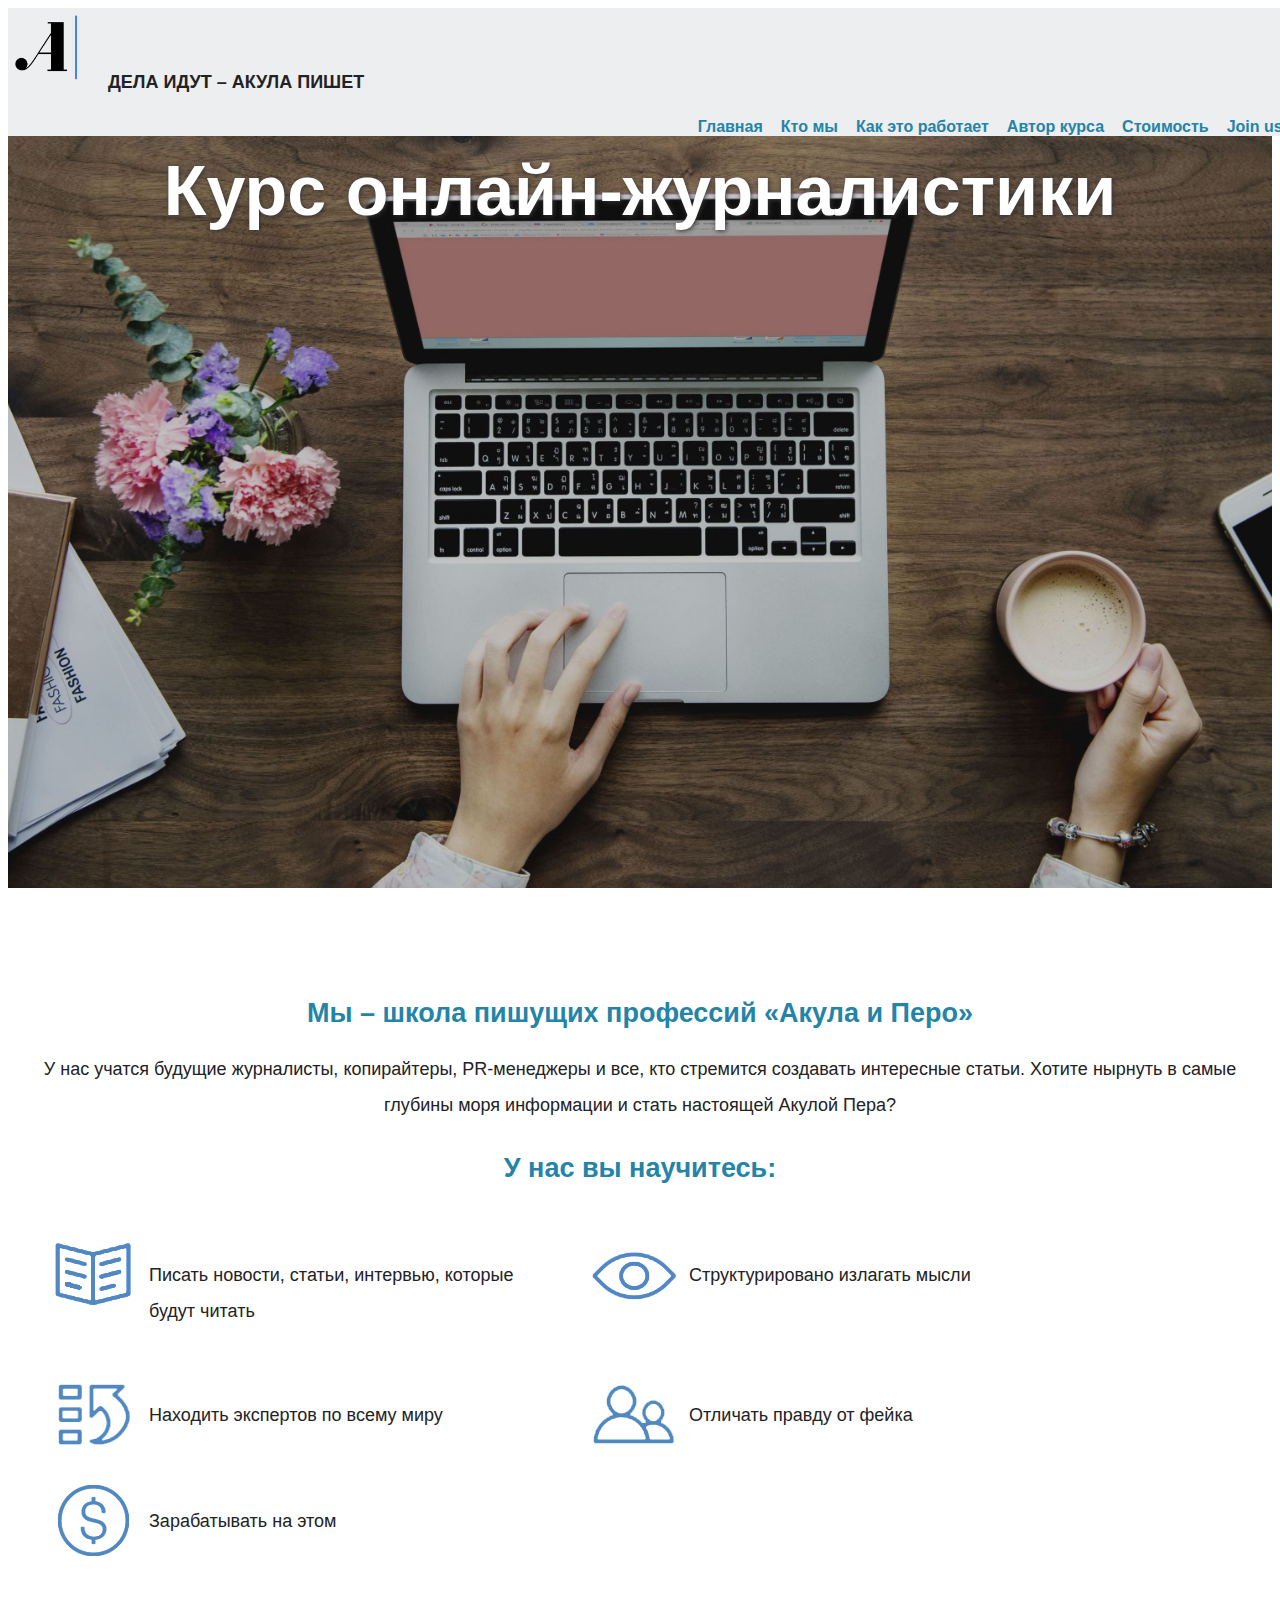
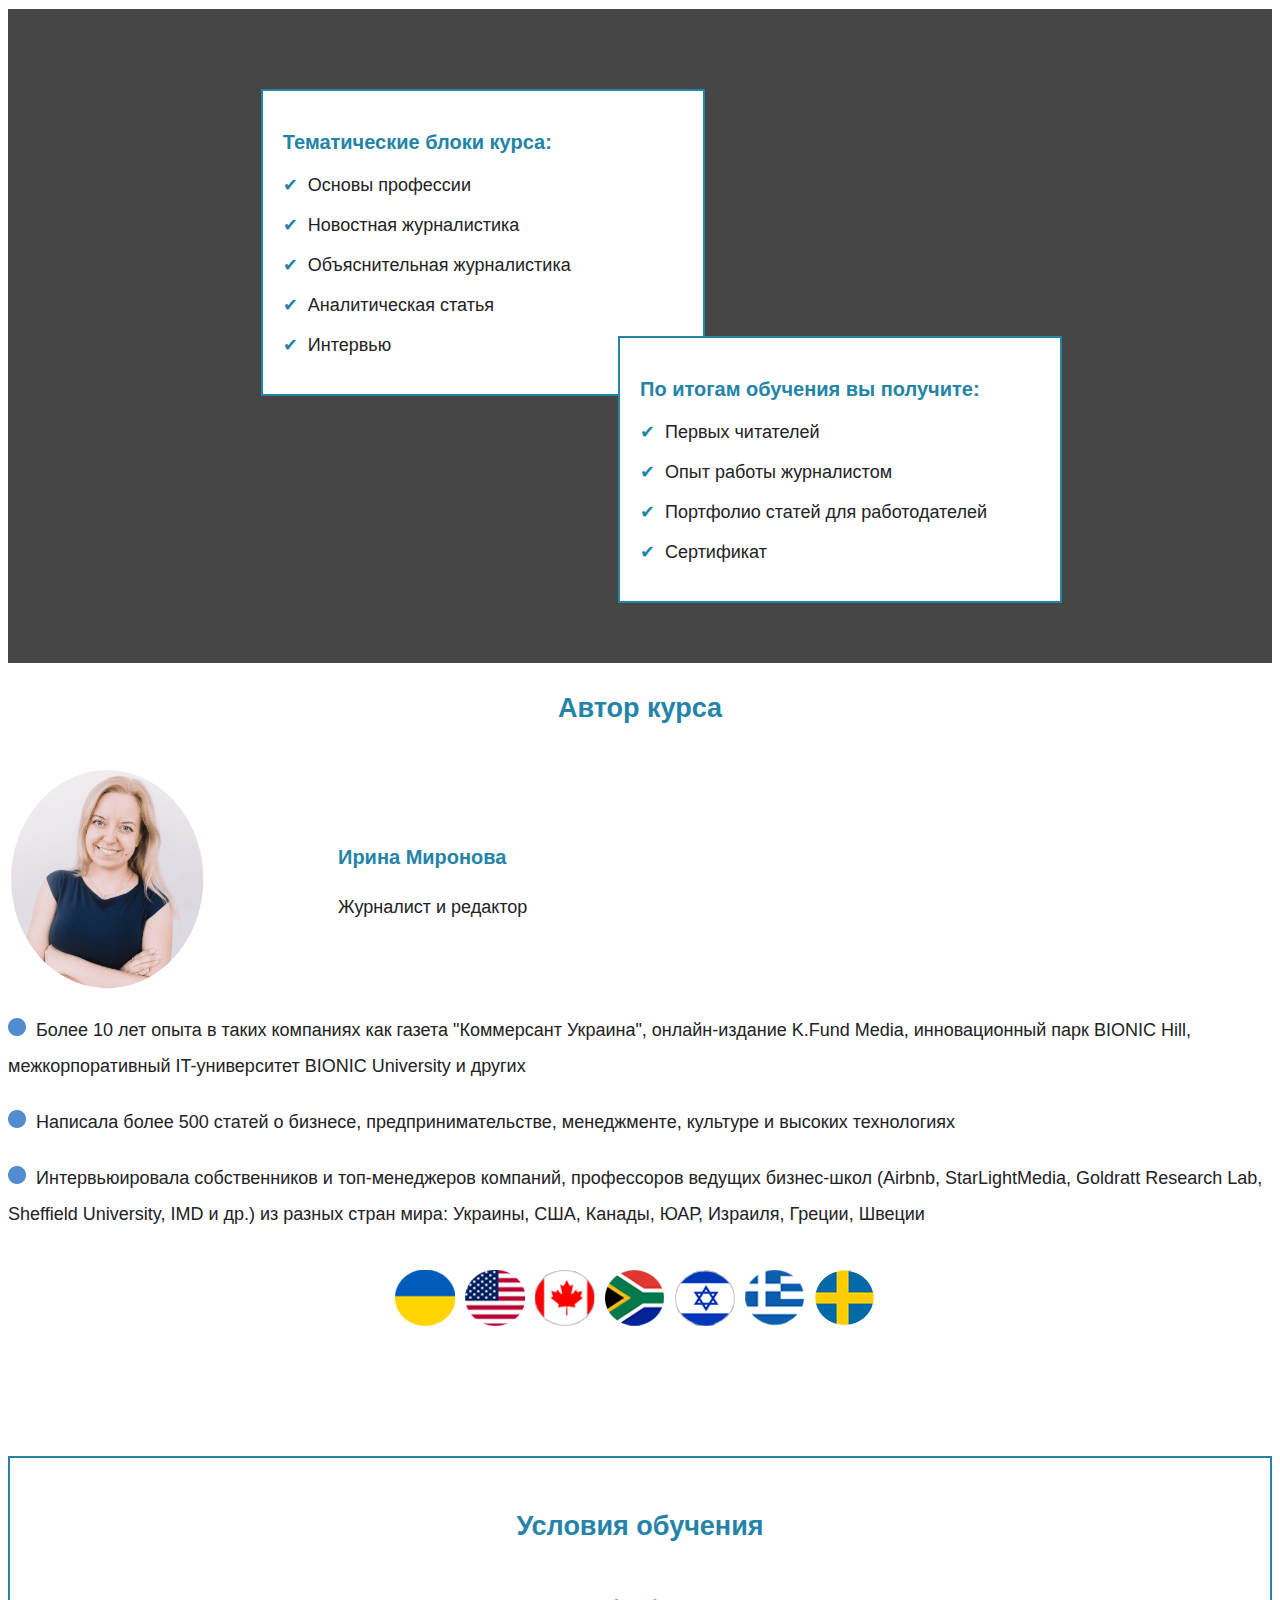
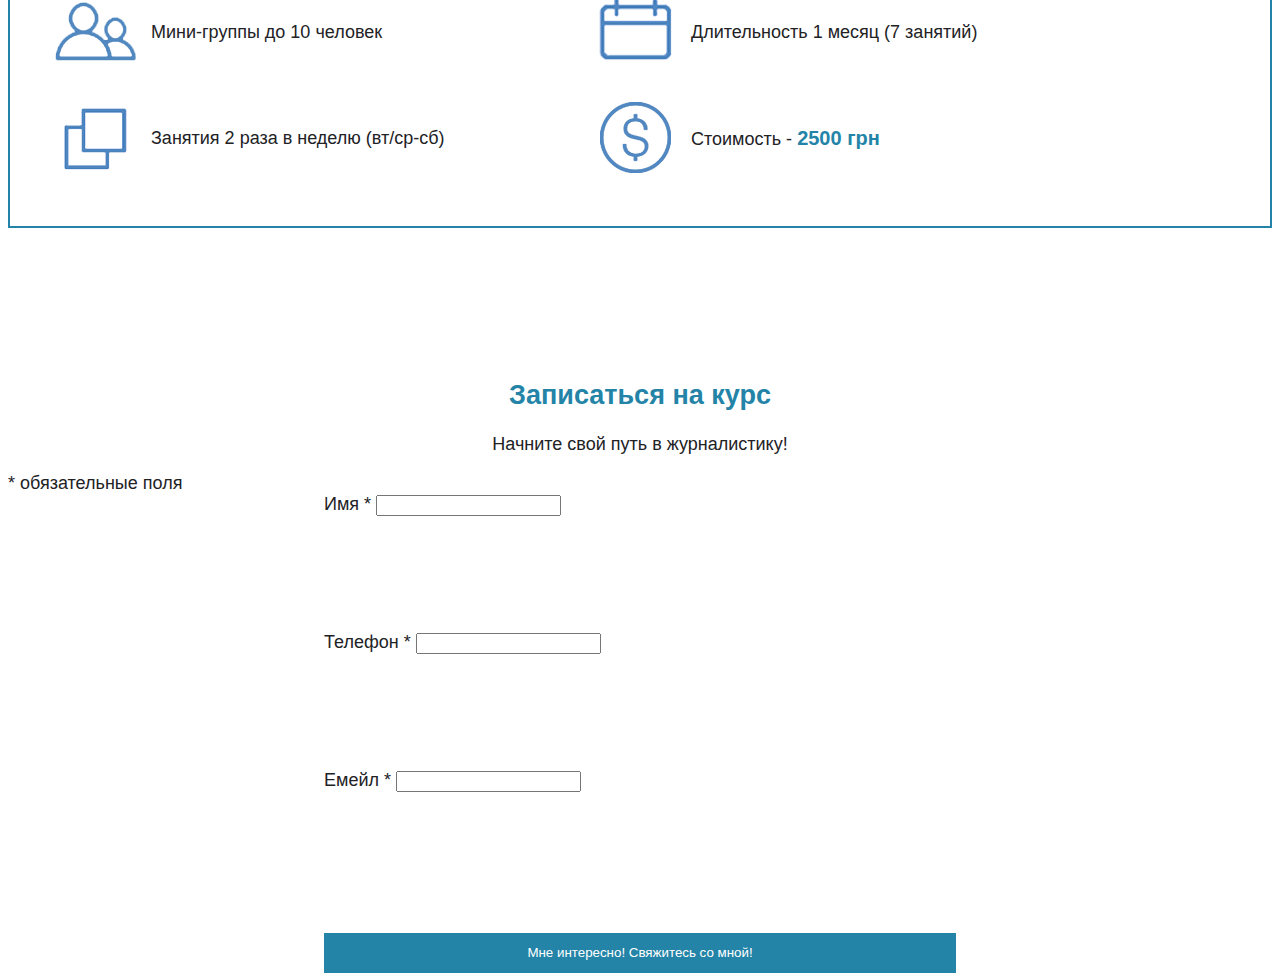
==== commit 1d0e8bf5: "editing sections" ====
--- a/index.html
+++ b/index.html
@@ -15,7 +15,7 @@
 	<header class="header">
 		<div class="container">
 			<div class="row no-gutters">
-				<div class="col-xl-5 col-lg-4 col-md-8 col-sm-8">
+				<div class="col-xl-5 col-lg-4 col-md-8 col-sm-10">
 					<a href="" class="header__logo">
 						<img src="img/logo.jpg" alt="Akulaipero" height="80">
 					</a>
@@ -23,7 +23,7 @@
 						Дела идут – акула пишет
 					</span>
 				</div>
-				<div class="col-md-4 col-sm-4 mobil_nav">
+				<div class="col-md-4 col-sm-2 mobil_nav">
 					<span class="mobil_nav__button" onclick="openNav()">&#9776</span>
 					<div id="mobNav" class="overlay">
   						<a href="javascript:void(0)" class="closebtn" onclick="closeNav()">&times;
@@ -32,9 +32,9 @@
 								<a href="#section1" onclick="closeNav()">Главная</a>
 								<a href="#section2" onclick="closeNav()" >Кто мы</a>
 								<a href="#section3" onclick="closeNav()" >Как это работает</a>
-								<a href="#section41" onclick="closeNav()" >Автор курса</a>
-								<a href="#section42" onclick="closeNav()" >Стоимость</a>
-								<a href="#section5" onclick="closeNav()" >Join us!</a>
+								<a href="#section5" onclick="closeNav()" >Автор курса</a>
+								<a href="#section6" onclick="closeNav()" >Стоимость</a>
+								<a href="#section7" onclick="closeNav()" >Join us!</a>
 						</div>
 					</div>
 				</div>
@@ -52,13 +52,13 @@
 								<a href="#section3">Как это работает</a>
 							</li>
 							<li class="nav__menu__item">
-								<a href="#section41">Автор курса</a>
-							</li>
-							<li class="nav__menu__item">
-								<a href="#section42">Стоимость</a>
-							</li>
-							<li class="nav__menu__item">
-								<a href="#section5">Join us!</a>
+								<a href="#section5">Автор курса</a>
+							</li>
+							<li class="nav__menu__item">
+								<a href="#section6">Стоимость</a>
+							</li>
+							<li class="nav__menu__item">
+								<a href="#section7">Join us!</a>
 							</li>
 						</ul>
 					</nav>
@@ -131,7 +131,7 @@
 	</section>
 
 	
-	<section id="section41">
+	<section id="section5">
 		<div class="container">
 			<div class="flexcontainer">
 				<div class="box5">
@@ -169,7 +169,7 @@
 			</div>
 		</div>
 	</section>
-	<section id="section42">
+	<section id="section6">
 		<div class="container">
 			<h2> Условия обучения</h2>
 				<div class="flexcontainer">
@@ -192,7 +192,7 @@
 				</div>
 		</div>
 	</section>
-	<footer id="section5">
+	<footer id="section7">
 		<div id="mc_embed_signup">
 			<form action="https://facebook.us19.list-manage.com/subscribe/post?u=a4d120e9fcac5d6c8dedc6ecd&amp;id=50ac818041" method="post" id="mc-embedded-subscribe-form" name="mc-embedded-subscribe-form" class="validate" target="_blank" novalidate>
 				<div id="mc_embed_signup_scroll">
--- a/css/main.css
+++ b/css/main.css
@@ -16,11 +16,9 @@
   color: #2484a8;
 }
 h1 {
-  /* font-size: 34px; */
   text-align: center;
 }
 h2 {
-  /* font-size: 28px; */
   text-align: center;
 }
 .header {
@@ -120,9 +118,9 @@
 
 #section2 {padding-top:80px;}
 #section3 {padding-top:80px;}
-#section41 {padding-top:80px;}
-#section42 {padding-top:80px; padding-bottom: 50px;}
-#section5 {padding-top:80px; height:610px;}
+#section5 {/* padding-top:80px; */}
+#section6 {padding-top:80px; padding-bottom: 50px;}
+#section7 {padding-top:80px; height:610px;}
 
 #section1 {
   background-image: url("../img/fon.jpg");
@@ -163,7 +161,7 @@
   margin-left: 120px;
 }
 .box_autor {
-  margin-top: 30px;
+  margin-top: 10px;
   transition:all 0.3s ease;
 }
 .box:hover, .box_autor:hover  {
@@ -243,14 +241,14 @@
   margin-right: 10px;
   text-align: left;
 }
-#section42 h2 {
+#section6 h2 {
   text-align: center;
 }
 
 #mc_embed_signup h2 {
   text-align: center;
 }
-#section42 .container {
+#section6 .container {
   border: 2px solid #2484a8;
   padding-top: 30px;
 }
@@ -258,7 +256,7 @@
   color: #2484a8;
   font-size: 20px;
 }
-#section5 {
+#section7 {
   background-image: url("../img/footer.jpg");
   background-size: cover;
   background-repeat: no-repeat; 
@@ -305,8 +303,7 @@
 @media only screen and (min-width: 1200px) {
 	.nav__menu__item {
     padding-left: 18px;
-}
-				  
+}	  
 }						  
 @media only screen and (max-width: 1200px) {
   .header__motto {
@@ -338,7 +335,7 @@
   }
 }
 @media only screen and (min-device-width : 300px) and (max-device-width : 768px) {
-  #section1, #section3, #section5 {
+  #section1, #section3, #section7 {
     background-attachment: scroll;
   }
   
@@ -365,7 +362,7 @@
   }
   .box2 {
     margin-left: 60px;
-	margin-top: 100px;
+    margin-top: 80px;
   }
   .flexcontainer p, #section3 p {
     font-size: 36px;
@@ -384,8 +381,8 @@
   #price, #section5 {
     font-size: 38px;
   }
-  #section5 {
-    height: 830px;
+  #section7 {
+    height: 950px;
   }
   #mc_embed_signup .indicates-required {
     font-size: 25px;
@@ -393,7 +390,7 @@
   }
   #mc_embed_signup .mc-field-group {
     width: 80%;
-    margin-bottom: 85px;
+    margin-bottom: 100px;
   }
   #mc_embed_signup .mc-field-group label {
     margin-bottom: 10px;
@@ -402,6 +399,6 @@
     width: 80%;
     font-size: 30px;
     height: 65px;
-    margin-top: 140px;
-  }
-}
+    margin-top: 170px;
+  }
+}
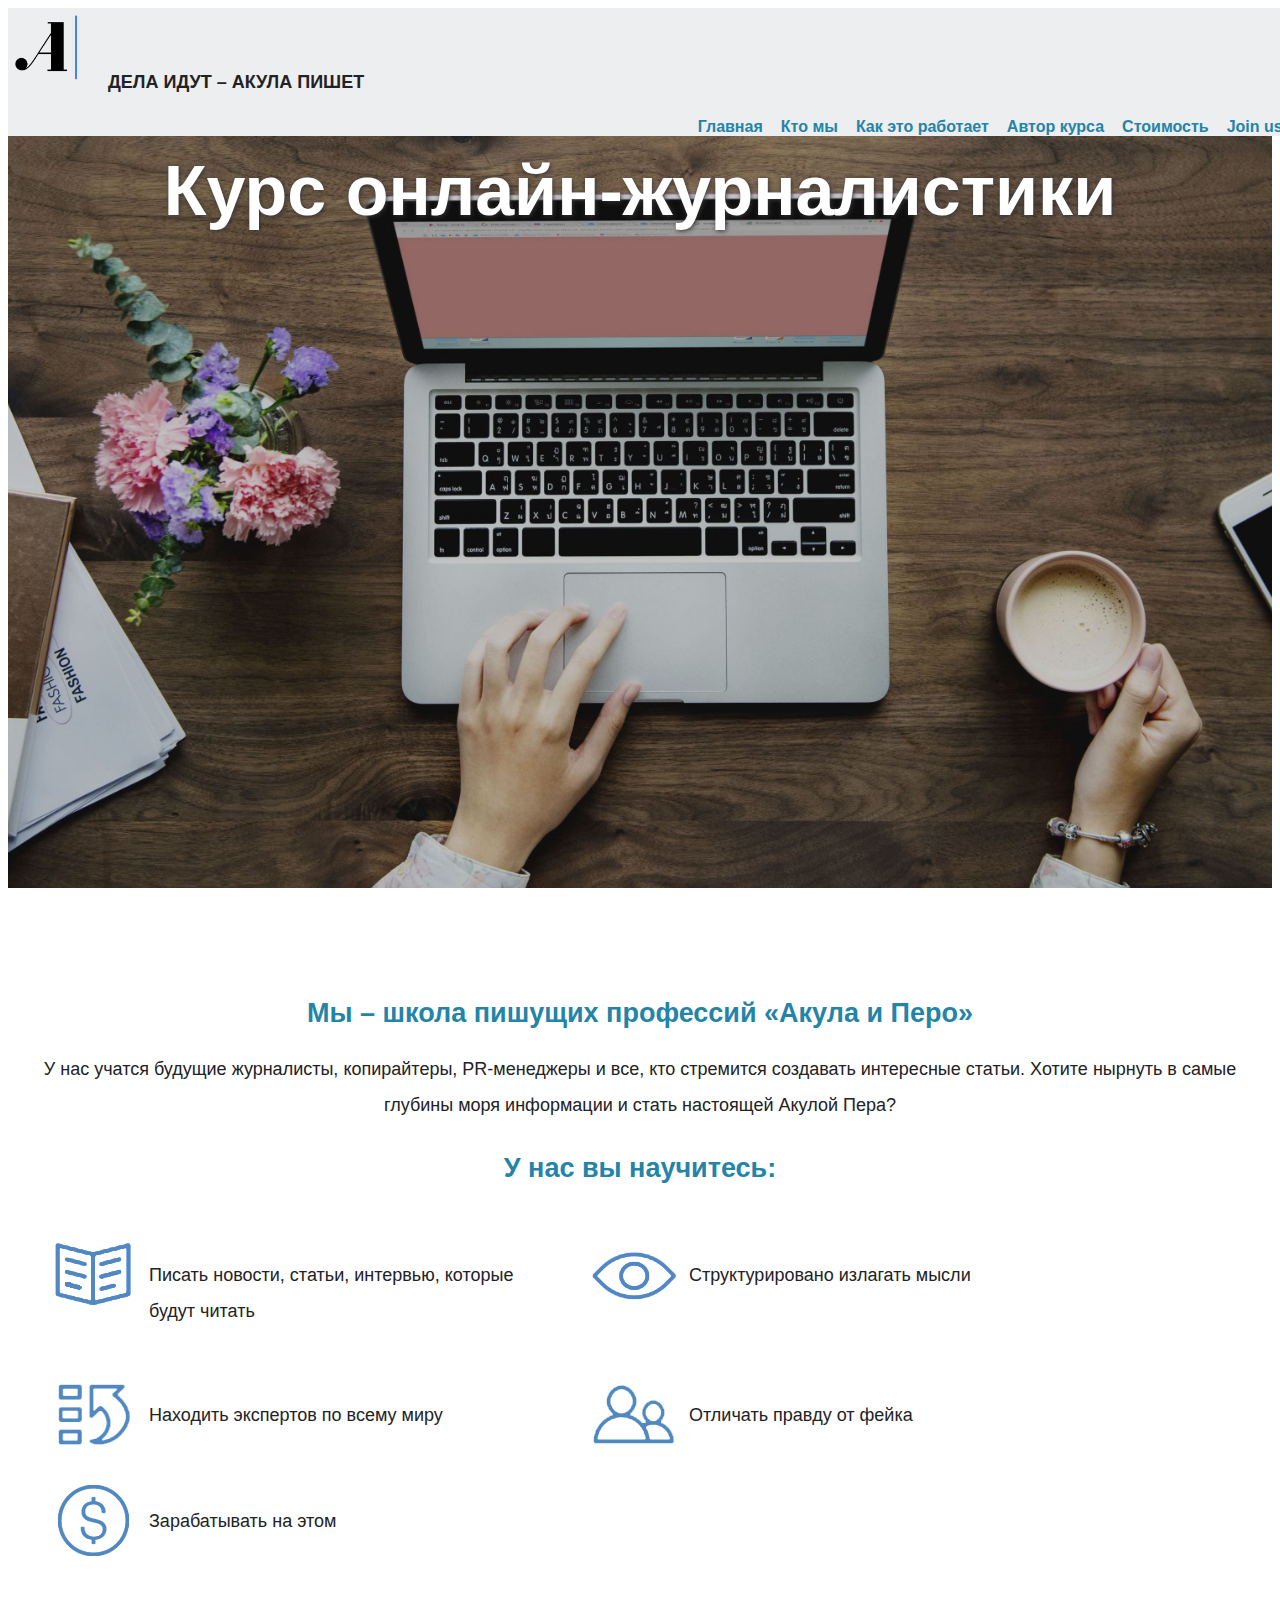
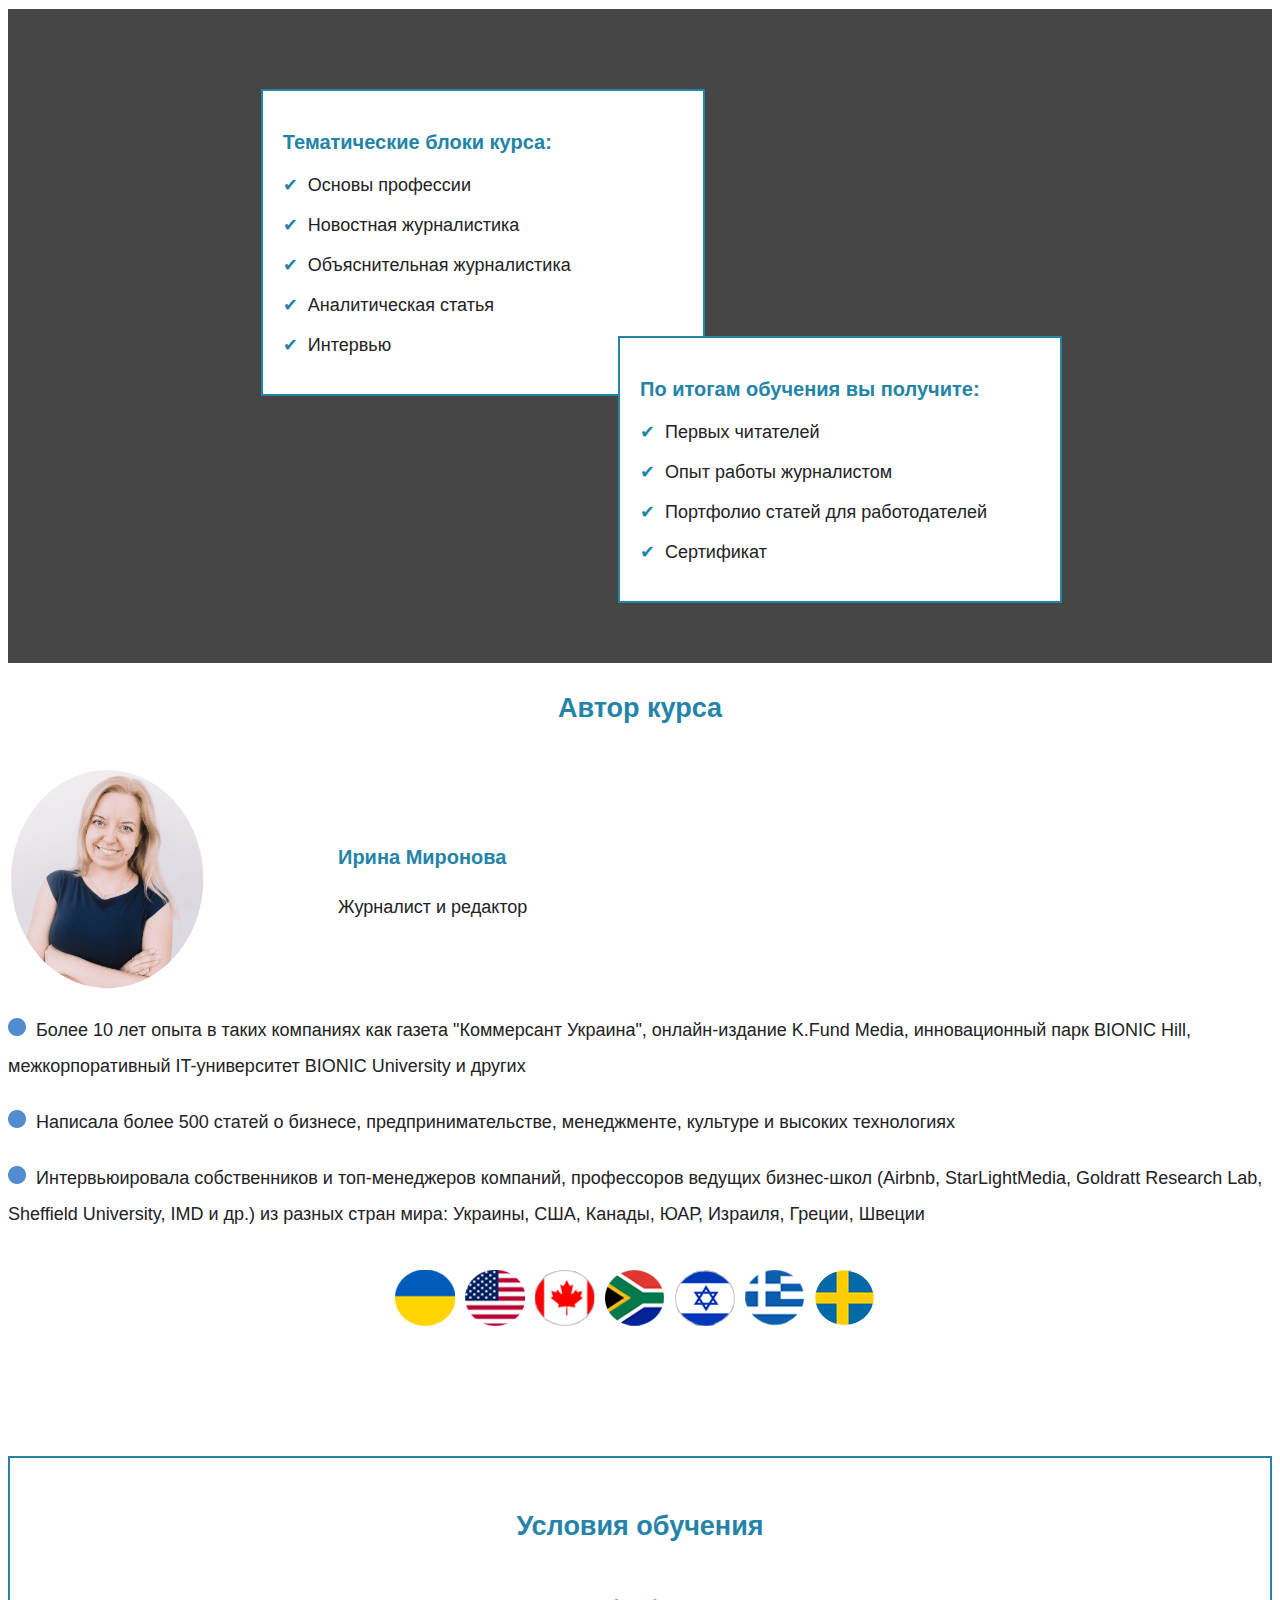
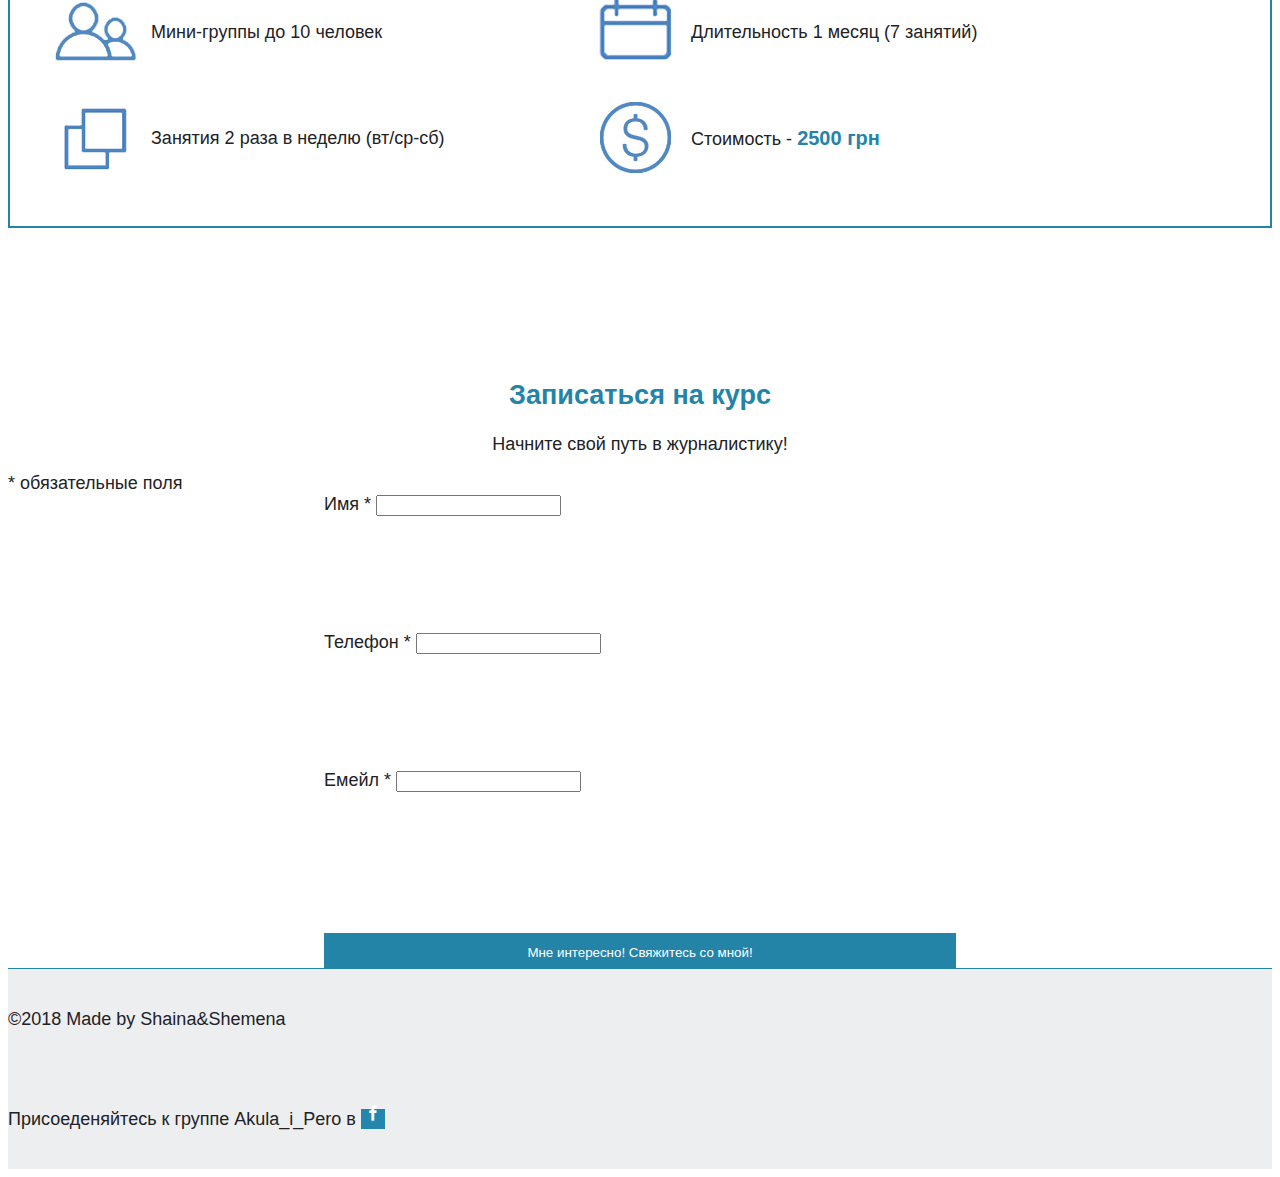
==== commit f4037741: "add footer made by" ====
--- a/index.html
+++ b/index.html
@@ -15,7 +15,7 @@
 	<header class="header">
 		<div class="container">
 			<div class="row no-gutters">
-				<div class="col-xl-5 col-lg-4 col-md-8 col-sm-10">
+				<div class="col-xl-5 col-lg-4 col-md-10 col-sm-10">
 					<a href="" class="header__logo">
 						<img src="img/logo.jpg" alt="Akulaipero" height="80">
 					</a>
@@ -23,7 +23,7 @@
 						Дела идут – акула пишет
 					</span>
 				</div>
-				<div class="col-md-4 col-sm-2 mobil_nav">
+				<div class="col-md-2 col-sm-2 mobil_nav">
 					<span class="mobil_nav__button" onclick="openNav()">&#9776</span>
 					<div id="mobNav" class="overlay">
   						<a href="javascript:void(0)" class="closebtn" onclick="closeNav()">&times;
@@ -192,7 +192,7 @@
 				</div>
 		</div>
 	</section>
-	<footer id="section7">
+	<section id="section7">
 		<div id="mc_embed_signup">
 			<form action="https://facebook.us19.list-manage.com/subscribe/post?u=a4d120e9fcac5d6c8dedc6ecd&amp;id=50ac818041" method="post" id="mc-embedded-subscribe-form" name="mc-embedded-subscribe-form" class="validate" target="_blank" novalidate>
 				<div id="mc_embed_signup_scroll">
@@ -231,6 +231,19 @@
 				</div>
 			</form>
 		</div>
+	</section>
+	<footer>
+		<div class="container">
+			<div class="row no-gutters">
+				<div class="col-xl-6 col-lg-6 col-md-12 col-sm-12 madeby">©2018 Made by Shaina&Shemena</div>
+				<div class="col-xl-6 col-lg-6 col-md-12 col-sm-12 social">
+					<span>Присоеденяйтесь к группе Akula_i_Pero в </span>
+					<a href="https://m.facebook.com/akulaipero/" class="social__link" >
+						<img src="img/fb.png" alt="logofb" class="social__link__img">
+					</a>  
+				</div>
+			</div>
+		</div>
 	</footer>
 
 
--- a/css/main.css
+++ b/css/main.css
@@ -300,6 +300,22 @@
   
 }
                                   /* End of the Form*/
+footer {
+  min-height: 100px;
+  line-height: 100px;    
+  background-color: #edeef0;
+  border-top: 1px solid #2484a8;
+}
+.social {
+  display: -webkit-inline-box;
+  text-align: -webkit-right;
+}
+.social__link {
+  background-color: #2486ad;  
+}
+.social__link__img {
+  height: 24px;
+}
 @media only screen and (min-width: 1200px) {
 	.nav__menu__item {
     padding-left: 18px;
@@ -324,21 +340,33 @@
     padding-right: 0;
   }
   .header__motto {
-    font-size: 26px;
+    font-size: 28px;
   }
   .flexcontainer p, #section3 p {
     font-size: 20px;
   }
-  
   #section1 {
     height:500px;
   }
+  footer {
+    font-size: 20px;
+    line-height: 25px;
+    padding-top: 25px;
+    padding-bottom: 25px;   
+  }
+  .madeby {
+    padding-bottom: 5px;
+    text-align: center;
+  }
+  .social {
+    text-align: -webkit-center;
+  }
+
 }
 @media only screen and (min-device-width : 300px) and (max-device-width : 768px) {
   #section1, #section3, #section7 {
     background-attachment: scroll;
   }
-  
   .table1 {
   margin-left:0;
   }
@@ -362,7 +390,7 @@
   }
   .box2 {
     margin-left: 60px;
-    margin-top: 80px;
+    margin-top: 60px;
   }
   .flexcontainer p, #section3 p {
     font-size: 36px;
@@ -378,7 +406,7 @@
 	font-size: 38px;
    }
  
-  #price, #section5 {
+  #price, #section7 {
     font-size: 38px;
   }
   #section7 {
@@ -401,4 +429,11 @@
     height: 65px;
     margin-top: 170px;
   }
-}
+  footer {
+    font-size: 33px;
+    line-height: 45px;
+  }
+  .social__link__img {
+    height: 32px;
+  }
+}
